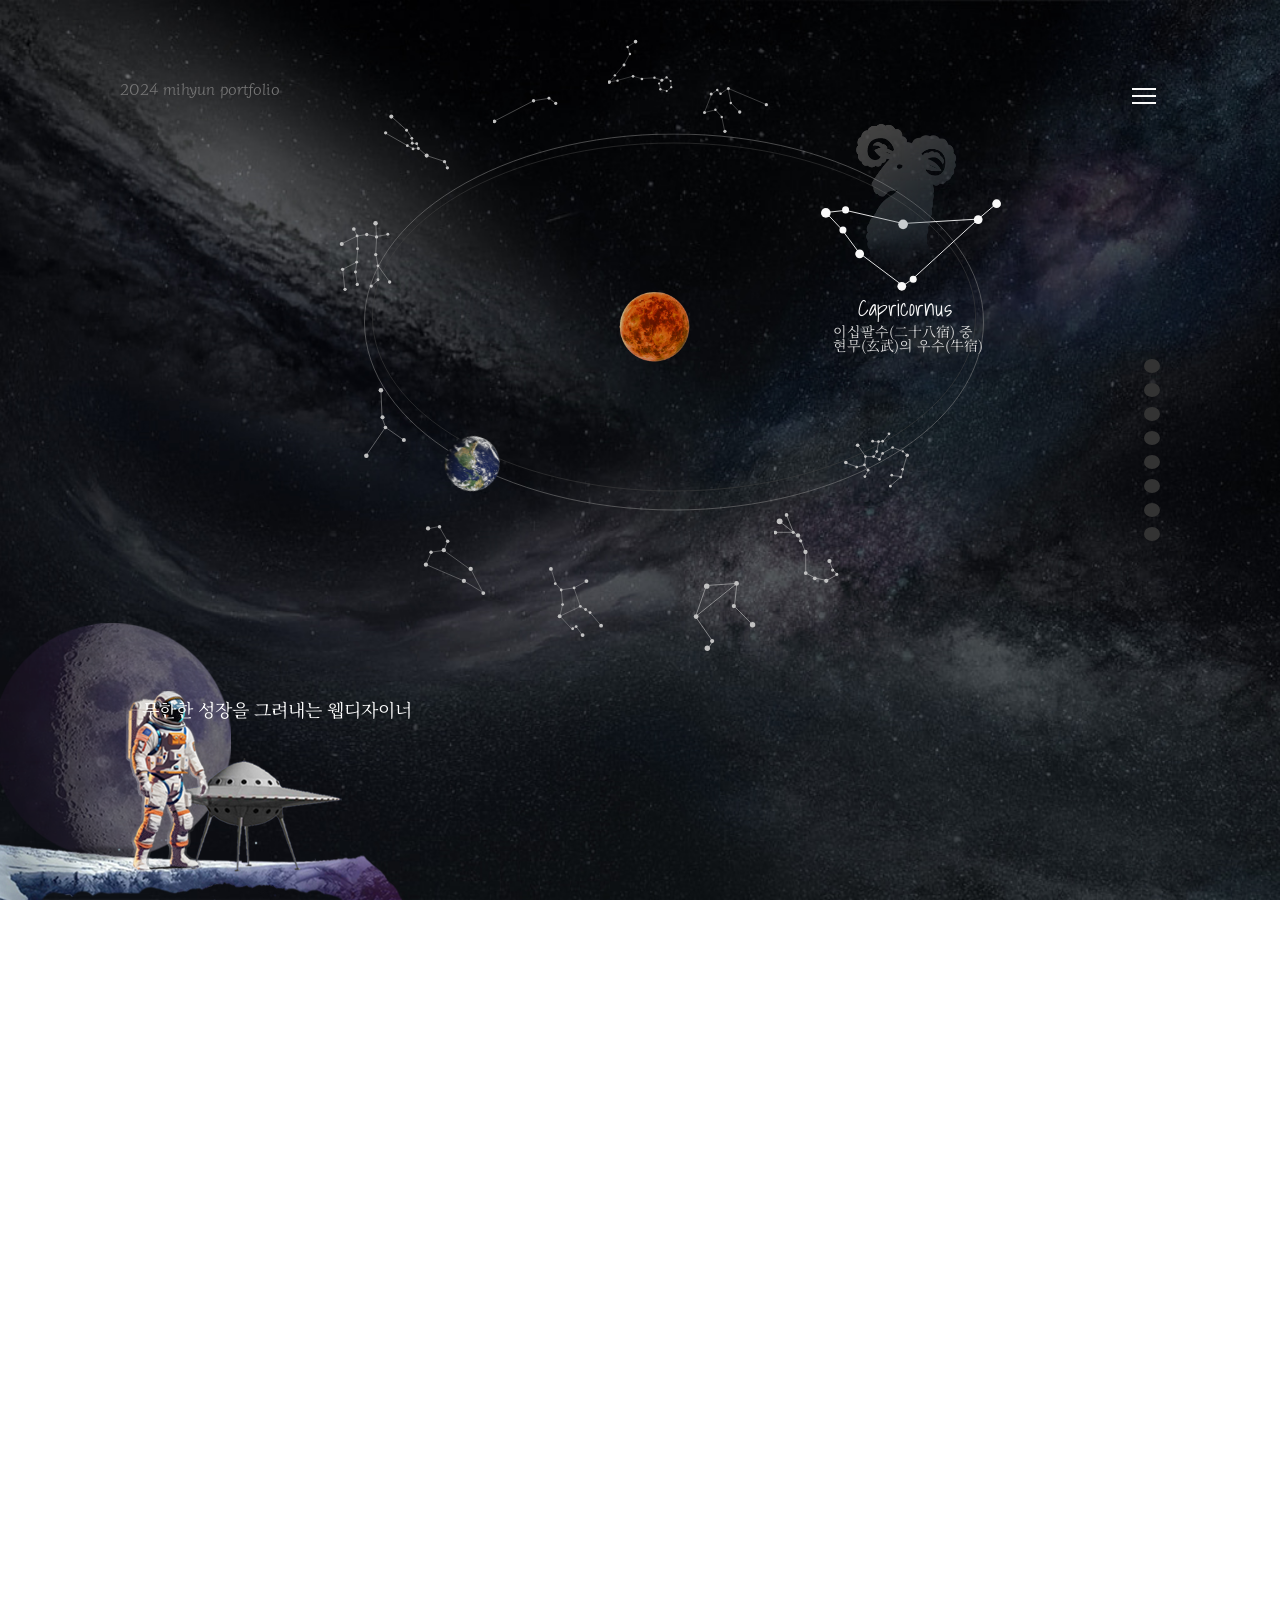
==== index.html @ d5d1ff8b "Add files via upload" ====
<!DOCTYPE html>
<html lang="en">

<head>
    <meta charset="UTF-8">
    <meta name="viewport" content="width=device-width, initial-scale=1.0">
    <title>2024 lee portfolio</title>
    <link rel="stylesheet" href="./css/reset.min.css">

    <link rel="stylesheet" href="./css/fonts.css">
    <link rel="stylesheet" href="./css/base.css">

    <link rel="stylesheet" href="./css/jquery.fullpage.css">


    <link rel="stylesheet" href="./css/style.css">
    <link rel="stylesheet" href="./css/iconstyle.css">

    <script src="./js/jquery-1.12.4.min.js"></script>
    <script src="./js/jquery.fullpage.js"></script>
    <script src="./js/gsap.min.js"></script>
    <script src="./js/MotionPathPlugin.min.js"></script>
    <script src="./js/custom.js"></script>
    <script src="./js/custom.mini.js"></script>

</head>

<body>
    <header id="header">
        <h1 class="diphylleia-regular">2024 mihyun portfolio</h1>
        <nav class="gnb">
            <ul>
                <li class="on"><a href="#intro">intro</a></li>
                <li class="on"><a href="#PF01">overwatch</a></li>
                <li class="on"><a href="#PF02">tiffany & co</a></li>
                <li class="on"><a href="#PF03">jastina</a></li>
                <li class="on"><a href="#PF04">poscoenc</a></li>
                <li class="on"><a href="#PF05">SSANGYONG</a></li>
                <li class="on"><a href="#PF06">practice</a></li>
                <li class="on"><a href="#Profile">Profile</a></li>
            </ul>
        </nav>
        <div class="menu">
            <button class="cover_btu">

                <span>cover_btu</span>
            </button>
        </div>

        <div class="cover diphylleia-regular">
            <ul>
                <li class="on"><a href="#intro">intro</a></li>
                <li class="on"><a href="#PF01">overwatch</a></li>
                <li class="on"><a href="#PF02">tiffany & co</a></li>
                <li class="on"><a href="#PF03">jastina</a></li>
                <li class="on"><a href="#PF04">poscoenc</a></li>
                <li class="on"><a href="#PF05">ssangyong</a></li>
                <li class="on"><a href="#PF06">practice</a></li>
                <li class="on"><a href="#Profile">Profile</a></li>
            </ul>
        </div>

        <div class="num"></div>
        <div class="gg_bg" style=""></div>
    </header>

    <main id="portfolio">
        <section class="section intro">
            <div class="inner">
                <h2 class="Shadows">Capricornus </h2>
                <span class="serif">이십팔수(二十八宿) 중 <br> 현무(玄武)의 우수(牛宿)</span>
            </div>


            <div class="cicle">
                <svg width="620" height="387" viewBox="0 0 620 387" fill="none" xmlns="http://www.w3.org/2000/svg">
                    <path
                        d="M611.5 183.5C611.5 231.433 577.872 274.923 523.296 306.457C468.734 337.984 393.323 357.5 310 357.5C226.677 357.5 151.266 337.984 96.7039 306.457C42.1283 274.923 8.5 231.433 8.5 183.5C8.5 135.567 42.1283 92.0773 96.7039 60.5428C151.266 29.0158 226.677 9.5 310 9.5C393.323 9.5 468.734 29.0158 523.296 60.5428C577.872 92.0773 611.5 135.567 611.5 183.5Z"
                        stroke="#434343" stroke-opacity="0.533333" />
                    <path
                        d="M619.5 188.5C619.5 240.312 584.961 287.3 528.943 321.362C472.935 355.419 395.528 376.5 310 376.5C224.472 376.5 147.065 355.419 91.0567 321.362C35.0392 287.3 0.5 240.312 0.5 188.5C0.5 136.688 35.0392 89.6998 91.0567 55.6376C147.065 21.5808 224.472 0.5 310 0.5C395.528 0.5 472.935 21.5808 528.943 55.6376C584.961 89.6998 619.5 136.688 619.5 188.5Z"
                        stroke="#888888" stroke-opacity="0.533333" />
                    <path
                        d="M75.9999 302C24.9997 264 7.79151 228.313 24.2891 146.567C40.7867 64.8208 160.087 30.5679 223.048 15.7599C286.01 0.952004 403.99 11.0477 462.005 32.9764C520.019 54.905 653.568 111.186 582.284 258.593C511 406 127 340 75.9999 302Z"
                        stroke="none" id="path" />
                </svg>
                </svg>
            </div>

            <div class="path1">
                <svg width="300" height="300" viewBox="0 0 620 387" fill="none" xmlns="http://www.w3.org/2000/svg">
                    <path
                        d="M611.5 183.5C611.5 231.433 577.872 274.923 523.296 306.457C468.734 337.984 393.323 357.5 310 357.5C226.677 357.5 151.266 337.984 96.7039 306.457C42.1283 274.923 8.5 231.433 8.5 183.5C8.5 135.567 42.1283 92.0773 96.7039 60.5428C151.266 29.0158 226.677 9.5 310 9.5C393.323 9.5 468.734 29.0158 523.296 60.5428C577.872 92.0773 611.5 135.567 611.5 183.5Z"
                        stroke="#434343" stroke-opacity="0.533333" />
                    <path
                        d="M619.5 188.5C619.5 240.312 584.961 287.3 528.943 321.362C472.935 355.419 395.528 376.5 310 376.5C224.472 376.5 147.065 355.419 91.0567 321.362C35.0392 287.3 0.5 240.312 0.5 188.5C0.5 136.688 35.0392 89.6998 91.0567 55.6376C147.065 21.5808 224.472 0.5 310 0.5C395.528 0.5 472.935 21.5808 528.943 55.6376C584.961 89.6998 619.5 136.688 619.5 188.5Z"
                        stroke="#888888" stroke-opacity="0.533333" />
                    <path
                        d="M75.9999 302C24.9997 264 7.79151 228.313 24.2891 146.567C40.7867 64.8208 160.087 30.5679 223.048 15.7599C286.01 0.952004 403.99 11.0477 462.005 32.9764C520.019 54.905 653.568 111.186 582.284 258.593C511 406 127 340 75.9999 302Z"
                        stroke="none" id="path1" />
                </svg>
                </svg>
            </div>

            <div class="const_imgbox">
                <div class="cons_sunicon02">
                    <img src="./imagesgroup/sunicon.png" alt="">
                </div>
                <div class="earthicon02" id="earthicon02">
                    <img src="./imagesgroup/earthicon02.png" alt="">
                </div>
            </div>

            <div class="const_imgbox">
                <div class="cons_sunicon">
                    <img src="./imagesgroup/sunicon.png" alt="">
                </div>
                <div class="cons_earthicon" id="earthicon">
                    <img src="./imagesgroup/earthicon.png" alt="">
                </div>
            </div>


            <div class="const_iconbox">
                <div class="gem">
                    <img src="./imagesgroup/gemicon.svg" alt="">
                </div>

                <div class="rau">
                    <img src="./imagesgroup/rauicon.svg" alt="">
                </div>

                <div class="ari">
                    <img src="./imagesgroup/ariicon.svg" alt="">
                </div>

                <div class="pis">
                    <img src="./imagesgroup/pisicon.svg" alt="">
                </div>

                <div class="aqu">
                    <img src="./imagesgroup/aquicon.svg" alt="">
                </div>

                <div class="sag">
                    <img src="./imagesgroup/sagicon.svg" alt="">
                </div>

                <div class="sco">
                    <img src="./imagesgroup/scoicon.svg" alt="">
                </div>

                <div class="lib">
                    <img src="./imagesgroup/libicon.svg" alt="">
                </div>

                <div class="vir">
                    <img src="./imagesgroup/viricon.svg" alt="">
                </div>

                <div class="leo">
                    <img src="./imagesgroup/leoicon.svg" alt="">
                </div>

                <div class="can">
                    <img src="./imagesgroup/canicon.svg" alt="">
                </div>
            </div>


            <div class="iconbx">
                <div class="cap">
                    <img src="./imagesgroup/capicon.svg" alt="">
                </div>
                <div class="cap_icon">
                    <img src="./imagesgroup/mainicon.png" alt="">
                </div>
            </div>

            <div class="txtbox">
                <span class="serif">무한한 성장을 그려내는 웹디자이너</span>
            </div>



        </section>

        <section class="section PF01 pf">


            <div class="inner">
            
                <div class="desc_area">

                    <div class="tit">
                        <h2 style="font-family: Shrikhand; font-weight: 50;">overwatch</h2>
                        <p>게임 캐릭터는 이미지를 크게 형성하고 반응을 주어 강조를 하였고,<br>
                            게임 맵은 js를 사용하여 플레이 전에도 보고 즐길 수 있도록 게임 유저들의<br>
                            흥미를 끌어올리기 위해 매력이 돋보일 수 있도록 리뉴얼 하였습니다.</p>
                        <span class="label">responsive web</span>
                    </div>

                    <div class="mini_txt">
                        <p style="font-family: Orbit;">
                            게임 캐릭터는 이미지를 크게<br>
                            형성하고 반응을 주어 강조를<br>
                            하였고 게임 맵은 js를 사용해<br>
                            플레이 전에도 눈으로 보고 즐기<br>
                            며 게임 유저들의 흥미를 끌어올<br>
                            릴 수 있도록 리뉴얼 하였습니다.
                        </p>
                    </div>

                    <div class="desc">
                        <table>
                            <colgroup>
                                <col style="width: 80px;">
                                <col>
                            </colgroup>
                            <caption class="blind">site option</caption>
                            <tbody>
                                <tr>
                                    <th>TYPE</th>
                                    <td>responsive web</td>
                                </tr>
                                <tr>
                                    <th>Tools</th>
                                    <td>html5, css3, jquery, fullpage</td>
                                </tr>
                                <tr>
                                    <th>font</th>
                                    <td>pretendard, noto sans</td>
                                </tr>
                                <tr>
                                    <th>color</th>
                                    <td class="color">
                                        <span style="background: #16A3F7;">#f00</span>
                                        <span style="background: #46537F;">#ff0</span>
                                        <span style="background: #f27a36;">#fff</span>
                                    </td>
                                </tr>
                            </tbody>
                        </table>

                    </div>

                    <div class="lnk">
                        <a href="https://mihyun9718.github.io/overwatch/" target="_blank" class="btn">web site</a>
                        <a href="https://www.figma.com/design/swxvvt4xWkqOFqE0EME6UI/%EB%B8%94%EB%A6%AC%EC%9E%90%EB%93%9C(%EC%98%A4%EB%B2%84%EC%9B%8C%EC%B9%98?node-id=340-109&m=dev&t=4NbehuuTaGY6fHvL-1"
                            target="_blank" class="btn">figma share</a>
                    </div>


                </div>
                <div class="img_area">
                    <div class="img_box">
                        <figure>
                            <img src="./imagesgroup/oversite.png" alt="">
                        </figure>
                    </div>
                </div>

                
            </div>


        </section>


        <section class="section PF02 pf">
            <div class="inner">
                <div class="desc_area">
                    <div class="tit">
                        <h2 style="font-family: Shrikhand; font-weight: 50;">tiffany & Co</h2>
                        <p>브랜드의 제품 사진이 메인 슬라이드에 꽉 차게 형성하고<br>
                            제품 사진은 기존 사이트보다 작게 하여 사이트가
                            더 확장돼 보이고,<br> 제품은 더 고급스러워 보일 수 있도록
                            리뉴얼 하였습니다.</p>
                        <span class="label">responsive web</span>
                    </div>

                    <div class="mini_txt">
                        <p style="font-family: Orbit;">
                            브랜드의 제품 사진이 메인 슬라<br>
                            이드에 꽉 차게 형성하고 제품<br>
                            사진은 기존 사이트보다 작게<br>
                            하여 사이트가 더 확장돼 보이<br>
                            고 제품은 더 고급스러워 보일<br>
                            수 있도록 리뉴얼 하였습니다.
                        </p>
                    </div>

                    <div class="desc">
                        <table>
                            <colgroup>
                                <col style="width: 80px;">
                                <col>
                            </colgroup>
                            <caption class="blind">site option</caption>
                            <tbody>
                                <tr>
                                    <th>TYPE</th>
                                    <td>responsive web</td>
                                </tr>

                                <tr>
                                    <th>Tools</th>
                                    <td>html5, css3, jquery, fullpage</td>
                                </tr>
                                <tr>
                                    <th>font</th>
                                    <td>pretendard, noto sans</td>
                                </tr>
                                <tr>
                                    <th>color</th>
                                    <td class="color">
                                        <span style="background: #81d8d0;">#f00</span>
                                        <span style="background: #19717b;">#ff0</span>
                                        <span style="background: #dfd99c;">#fff</span>
                                    </td>
                                </tr>
                            </tbody>
                        </table>
                    </div>

                    
                    <div class="lnk">
                        <a href="https://mihyun9718.github.io/tiffany1/" target="_blank" class="btn">web site</a>
                        <a href="https://www.figma.com/design/nwYynMGCGATrjrit0f4r8H/%ED%8B%B0%ED%8C%8C%EB%8B%88%EC%95%A4%EC%BD%94?node-id=0-1&m=dev&t=hynOFpQzSFQ8HCKV-1"
                            target="_blank" class="btn">figma share</a>
                    </div>

                </div>
                <div class="img_area">
                    <div class="img_box">
                        <figure>
                            <img src="./imagesgroup/Tiffanysite.png" alt="">
                        </figure>
                    </div>
                </div>
            </div>
        </section>

        <section class="section PF03 pf">
            <div class="inner">
                <div class="desc_area">


                    <div class="tit">
                        <h2 style="font-family: Shrikhand; font-weight: 50;">JESTINA</h2>
                        <p>제이에스티나의 브랜드 색을 사용하여 아기자기한 분위기를 바탕으로<br>
                        상품 레이아웃과 배너칸은 깔끔하게 정리하여 리뉴얼 하였습니다.</p>
                        <span class="label">responsive web</span>

                        <div class="mini_txt">
                            <p style="font-family: Orbit;">
                                제이에스티나의 브랜드 색을 사용<br>
                                하여 아기자기한 분위기를 바탕으<br>
                                로 상품 레이아웃과 배너칸은 깔<br>
                                끔하게 정리해 리뉴얼 했습니다.
                            </p>
                        </div>
                    </div>

                    <div class="desc">
                        <table>
                            <colgroup>
                                <col style="width: 80px;">
                                <col>
                            </colgroup>
                            <caption class="blind">site option</caption>
                            <tbody>
                                <tr>
                                    <th>TYPE</th>
                                    <td>responsive web</td>
                                </tr>
                                <tr>
                                    <th>Tools</th>
                                    <td>html5, css3, jquery, fullpage</td>
                                </tr>
                                <tr>
                                    <th>font</th>
                                    <td>pretendard, noto sans</td>
                                </tr>
                                <tr>
                                    <th>color</th>
                                    <td class="color">
                                        <span style="background: #f6d8da;">#f00</span>
                                        <span style="background: #472C2C;">#ff0</span>
                                        <span style="background: #fff;">#fff</span>
                                    </td>
                                </tr>
                            </tbody>
                        </table>
                    </div>
                    <div class="lnk">
                        <a href="https://mihyun9718.github.io/jastina/" target="_blank" class="btn">web site</a>
                        <a href="https://www.figma.com/design/sZPAuiqo3PbYw0SXLqM9wa/%EC%A0%9C%EC%9D%B4%EC%97%90%EC%8A%A4%ED%8B%B0%EB%82%98?node-id=876-73&m=dev&t=oDzee2TIyIBiv8UC-1"
                            target="_blank" class="btn">figma share</a>
                    </div>


                </div>
                <div class="img_area">
                    <div class="img_box">
                        <figure>
                            <img src="./imagesgroup/jestinasite.png" alt="">
                        </figure>
                    </div>
                </div>
            </div>

        </section>

        <section class="section PF04 pf">
            <div class="inner">
                <div class="desc_area">
                    <div class="tit">
                        <h2 style="font-family: Shrikhand; font-weight: 50;">POSCOENC</h2>
                        <p>건설 회사의 사업 방향과 기술을 알리기 위해 크고 깔끔한 레이아웃을<br>
                            사용하였으며, 큰 레이아웃 사용으로 이미지 삽입 개수에 한계가 있어<br>
                            더 많은 홍보 효과를 위해 아이콘 삽입 및 슬라이드 효과를 사용하였습니다.
                        </p>
                        <span class="label">responsive web</span>

                        <div class="mini_txt">
                            <p style="font-family: Orbit;">
                                건설 회사의 사업 방향과 기술<br>
                                을 알리기 위해 크고 깔끔한<br>
                                레이아웃을 사용하였으며, 큰<br>
                                레이아웃 사용으로 이미지 삽입<br>
                                개수에 한계가 있어 더 많은
                                <br>홍보 효과 를 위해 아이콘<br>
                                삽입 및 슬라이드 효과를 사용<br>
                                하였습니다.
                            </p>
                        </div>
                    </div>

                    <div class="desc">
                        <table>
                            <colgroup>
                                <col style="width: 80px;">
                                <col>
                            </colgroup>
                            <caption class="blind">site option</caption>
                            <tbody>
                                <tr>
                                    <th>TYPE</th>
                                    <td>responsive web</td>
                                </tr>
                                <tr>
                                    <th>Tools</th>
                                    <td>html5, css3, jquery, fullpage</td>
                                </tr>
                                <tr>
                                    <th>font</th>
                                    <td>pretendard, noto sans</td>
                                </tr>
                                <tr>
                                    <th>color</th>
                                    <td class="color">
                                        <span style="background: #00B8FF;">#f00</span>
                                        <span style="background: #333;">#ff0</span>
                                        <span style="background: #fff;">#fff</span>
                                    </td>
                                </tr>
                            </tbody>
                        </table>
                    </div>
                    <div class="lnk">
                        <a href="https://mihyun9718.github.io/poscoenc1/" target="_blank" class="btn">web site</a>
                        <a href="https://www.figma.com/design/tkJBN4aMapVtEIa7QlEaEV/%ED%8F%AC%EC%8A%A4%EC%BD%94%EA%B1%B4%EC%84%A4?node-id=0-1&m=dev&t=4NbehuuTaGY6fHvL-1"
                            target="_blank" class="btn">figma share</a>
                    </div>

                </div>
                <div class="img_area">
                    <div class="img_box">
                        <figure>
                            <img src="./imagesgroup/poscoencsite.png" alt="">
                        </figure>
                    </div>
                </div>
            </div>
        </section>


        <section class="section PF05 pf">
            <div class="inner">
                <div class="desc_area">
                    <div class="tit">
                        <h2 style="font-family: Shrikhand; font-weight: 50;">SSANGYONG</h2>
                        <p>
                            쌍용 건설의 색상을 표현하기 위해 홈페이지에 포인트를 주었으며<br>
                            건설 회사의 특성을 살리고자 깔끔하고 반듯함을 강조시켰습니다.
                        </p>
                        <span class="label">responsive web</span>

                        <div class="mini_txt">
                            <p style="font-family: Orbit;">
                                쌍용 건설의 색상을 표현하기<br>
                                위해 홈페이지에 포인트를 주었<br>
                                으며 건설 회사의 특성을 살리<br>
                                고자 깔끔하고 반듯함을 강조<br>
                                시켰습니다.
                            </p>
                        </div>


                    </div>

                    <div class="desc">
                        <table>
                            <colgroup>
                                <col style="width: 80px;">
                                <col>
                            </colgroup>
                            <caption class="blind">site option</caption>
                            <tbody>
                                <tr>
                                    <th>TYPE</th>
                                    <td>responsive web</td>
                                </tr>
                                <tr>
                                    <th>Tools</th>
                                    <td>html5, css3, jquery, fullpage</td>
                                </tr>
                                <tr>
                                    <th>font</th>
                                    <td>pretendard, noto sans</td>
                                </tr>

                                <div class="pro"></div>
                                <tr>
                                    <th>color</th>
                                    <td class="color">
                                        <span style="background: #ED1A3B;">#f00</span>
                                        <span style="background: #122D5C;">#ff0</span>
                                        <span style="background: #fff;">#fff</span>
                                    </td>
                                </tr>
                            </tbody>
                        </table>
                    </div>
                    
                    <div class="lnk">
                        <a href="https://mihyun9718.github.io/ssangyong1/" target="_blank" class="btn">web site</a>
                        <a href="https://www.figma.com/design/Q6og4pMGSRzu4XFP5co0Q2/%EC%8C%8D%EC%9A%A9%EA%B1%B4%EC%84%A4?node-id=0-1&m=dev&t=1WFl1NRrDaHTOBNq-1"
                            target="_blank" class="btn">figma share</a>
                    </div>    
                </div>

                <div class="img_area">
                    <div class="img_box">
                        <figure>
                            <img src="./imagesgroup/ssangyongsite.png" alt="">
                        </figure>
                    </div>
                </div>
                </div>
  
            </div>
        </section>

        <section class="section PF06 pf">
            <div class="inner">
                <div class="desc_area">
                    <div class="tit">
                        <h2 style="font-family: Lobster; font-weight: 400;">dokdo</h2>
                        <p>practice web site</p>
                        <span class="label">practice</span>

                        <div class="mini_txt">
                            <p style="font-family: Orbit;">practice web site</p>
                        </div>

                    </div>

                    <div class="desc">
                        <table>
                            <colgroup>
                                <col style="width: 80px;">
                                <col>
                            </colgroup>
                            <caption class="blind">site option</caption>
                            <tbody>
                                <tr>
                                    <th>TYPE</th>
                                    <td>practice web</td>
                                </tr>

                                <tr>
                                    <th>Tools</th>
                                    <td>html5, css3, jquery, fullpage</td>
                                </tr>
                                <tr>
                                    <th>font</th>
                                    <td>pretendard, noto sans</td>
                                </tr>
                                <tr>
                                    <th>color</th>
                                    <td class="color">
                                        <span style="background: #81d8d0;">#f00</span>
                                        <span style="background: #4a4856;">#ff0</span>
                                        <span style="background: #ffffff;">#fff</span>
                                    </td>
                                </tr>
                            </tbody>
                        </table>
                    </div>
                    <div class="lnk">
                        <a href="https://mihyun9718.github.io/dokdo/" target="_blank" class="btn">web site</a>
                    </div>

                </div>
                <div class="img_area">
                    <div class="img_box">
                        <figure>
                            <img src="./imagesgroup/dokdosite.png" alt="">
                        </figure>
                    </div>
                </div>
            </div>
        </section>

        
        <section class="section profile">
            <div class="inner">
                <div class="profile_box">
                    <div class="img_area">
                        <div class="img_box">
                            <h2>
                                <a href="">
                                    <img src="./imagesgroup/profile.jpg" alt="">
                                </a>
                            </h2>
                            </div>
    
                            <div class="txtbox diphylleia-regular">
                                <div class="memo">
                                    <p class="east-sea-dokdo-regular">"새싹을 틔울 수 있는<br>씨앗이 되겠습니다."</p>
                                </div>
    
                                <div class="txt">
                                    <ul>
                                    <li>NAME</li>
                                    <li>TEL</li>
                                    <li>E-MAIL</li>
                                  </ul>
    
                                  <ul>
                                    <li>이미현</li>
                                    <li>010-7970-8939</li>
                                    <li>algy9718@naver.com</li>
                                  </ul>
                            </div>
                            </div>
                        </div>
                    </div>
    
                    <div class="txt_box">
                        <div class="pro_box">
                            <div class="maintxtbox">
                                <p class="diphylleia-regular">education</p>
                                <ul>
                                    <li><span>🎔</span> 
                                    김해분성여자고등학교 졸업</li>
                                    <li><span>🎔</span> 
                                    김해대학교 임상병리학과 졸업</li>
                                    <li><span>🎔</span>
                                    김해 아성 전문학교 UI/UX 웹디자인(웹퍼블리셔)<br>
                                    교육 과정 수료</li>
                                </ul>
                            </div>
        
                            <div class="maintxtbox">
                                <p class="diphylleia-regular">skills</p>
                                <ul>
                                    <li><span>🎔</span> 
                                    HTML, CSS, JS</li>
                                    <li><span>🎔</span> 
                                    포토샵</li>
                                    <li><span>🎔</span> 
                                    엑셀</li>
                                    <li><span>🎔</span> 
                                    한글</li>
                                </ul>
                            </div>
        
                            <div class="maintxtbox">
                                <p class="diphylleia-regular">license</p>
                                <ul>
                                    <li><span>🎔</span> 
                                    포토샵</li>
                                    <li><span>🎔</span> 
                                    한글</li>
                                    <li><span>🎔</span> 
                                    엑셀</li>
                                    <li><span>🎔</span> 
                                    파워포인트</li>
                                    <li><span>🎔</span> 
                                    임상병리사</li>
                                </ul>
                            </div>
        
                            <div class="maintxtbox">
                                <p class="diphylleia-regular">experiences</p>
                                  <ul>
                                     <li><span>🎔</span> 
                                         KT대리점 판매 & CS<v(1년2개월)</li>
                                     <li><span>🎔</span>
                                         LG U+대리점 판매 & CS(1년)</li>
                                     <li><span>🎔</span> 
                                        삼성디지털프라자 노트9 단기 보조 판매(1개월)</li>
                                     <li><span>🎔</span> 
                                        김해 꾼노리 홀서빙 & 주방 보조(1년4개월)</li>
                                     <li><span>🎔</span> 
                                        김해 조은금강병원 임상병리사(3년3개월)</li>
                                 </ul>
                             </div>
         
                             <div class="maintxtboxhobby">
                                 <p class="diphylleia-regular">hobby</p>
                                 <ul>
                                     <li><span>🎔</span> 
                                        요리</li>
                                     <li><span>🎔</span> 
                                        홈트레이닝</li>
                                     <li><span>🎔</span> 
                                        온라인 게임</li>
                                 </ul>
                             </div>
                        </div>
                    </div>
                </div>


                
        </section>


    </main>

    <footer id="footer">
        &copy; lee.
    </footer>

</body>

</html>
---- css/fonts.css ----
@import url("https://cdn.jsdelivr.net/gh/orioncactus/pretendard@v1.3.9/dist/web/static/pretendard.min.css");
@import url("https://cdn.jsdelivr.net/gh/orioncactus/pretendard@v1.3.9/dist/web/variable/pretendardvariable.min.css");
@import url('https://fonts.googleapis.com/css2?family=Noto+Sans+KR:wght@100..900&family=Noto+Serif+KR:wght@200..900&family=Shadows+Into+Light&display=swap');
@import url('https://fonts.googleapis.com/css2?family=Noto+Sans+KR:wght@100..900&family=Noto+Serif+KR:wght@200..900&display=swap');
@import url('https://fonts.googleapis.com/css2?family=East+Sea+Dokdo&display=swap');
@import url('https://fonts.googleapis.com/css2?family=Diphylleia&family=East+Sea+Dokdo&family=Orbit&display=swap');
@import url('https://fonts.googleapis.com/css2?family=Diphylleia&family=East+Sea+Dokdo&family=Lobster&family=Orbit&family=Shrikhand&family=Yeseva+One&display=swap');
@import url('https://fonts.googleapis.com/css2?family=Diphylleia&family=East+Sea+Dokdo&family=Gowun+Batang&family=Lobster&family=Orbit&family=Shrikhand&family=Yeseva+One&display=swap');

body {
    font-family: "Pretendard Variable", Pretendard, -apple-system, BlinkMacSystemFont, system-ui, Roboto, "Helvetica Neue", "Segoe UI", "Apple SD Gothic Neo", "Noto Sans KR", "Malgun Gothic", "Apple Color Emoji", "Segoe UI Emoji", "Segoe UI Symbol", sans-serif;
}

.Shadows {
    font-family: "Shadows Into Light", cursive;
    font-weight: 400;
    font-style: normal;
}

.serif {
    font-family: "Noto Serif KR", serif;
}

.east-sea-dokdo-regular {
    font-family: "East Sea Dokdo", sans-serif;
    font-weight: 400;
    font-style: normal;
  }

  .diphylleia-regular {
    font-family: "Diphylleia", serif;
    font-weight: 400;
    font-style: normal;
  }

  .shrikhand-regular {
    font-family: "Shrikhand", serif;
    font-weight: 400;
    font-style: normal;
  }

  .gowun-batang-regular {
    font-family: "Gowun Batang", serif;
    font-weight: 400;
    font-style: normal;
  }

  .orbit-regular {
    font-family: "Orbit", serif;
    font-weight: 400;
    font-style: normal;
  }
---- css/base.css ----
body {
    color: #333;
    background: url(../images/pt01.png);
}

.blind {
    position: absolute;
    width: 1px;
    height: 1px;
    overflow: hidden;
    clip: rect(0 0 0 0);
    margin: -1px;
}

.inner {
    max-width: 1410px;
    margin: 0 auto;
}
---- css/style.css ----
body {
    background: url(../imagesgroup/backintro.jpg) no-repeat center center/cover;
}

#header h1 {
    position: fixed;
    top: 80px;
    left: 120px;
    z-index: 999;
}

#header h1 {
    font-size: 16px;
    color: #777;
}

#header .gnb {
    position: fixed;
    top: 50%;
    right: 120px;
    transform: translate(0, -50%);
    z-index: 999;
}

#header .gnb li a {
    position: relative;
    display: block;
    height: 24px;
    font-size: 0px;
}

#header .gnb li a::before {
    content: "";
    position: absolute;
    top: 50%;
    transform: translate(0, -50%);
    right: 0;
    width: 14px;
    height: 14px;
    border-radius: 50%;
    background: #ddd;

    transition: 0.4s;
}

#header .gnb li.on a::before {
    width: 16px;
    background: #333;
}


#header .gnd li.on a::before {
    width: 40px;
}

@media (max-width:768px) {
    #header .gnb li.on a::before {
        display: none;
    }

    #header .gnb {
        position: fixed;
        top: 3%;
        left: 0;
        transform: translate(0, 0%);
        z-index: 999;
    }
    
    #header .gnb li a {
        display: none;
        height: 0px;
        font-size: 0px;
    }
    
    #header .gnb li a::before {
        content: "";
        position: absolute;
        top: 5%;
        transform: translate(0, 0%);
        left: 5%;
        width: 7px;
        height: 7px;
        border-radius: 0;
        background: #ddd;
    
        transition: 0.4s;
    }
}

#header .menu {
    position: fixed;
    top: 80px;
    right: 120px;
    z-index: 999;

    width: 32px;
    height: 32px;

    cursor: pointer;
}

#header .menu button {
    font-size: 0;
}

#header .menu button::before {
    content: "";
    position: absolute;
    top: 8px;
    left: 4px;
    right: 4px;

    height: 2px;
    background: #f9f9f9;
}

#header .menu.on button::before {
    display: none;
}

#header .menu button::after {
    content: "";
    position: absolute;
    bottom: 8px;
    left: 4px;
    right: 4px;

    height: 2px;
    background: #f9f9f9;
}

#header .menu button span::before {
    content: "";
    position: absolute;
    top: calc(50% - 1px);
    left: 4px;
    right: 4px;

    height: 2px;
    background: #f9f9f9;
}

#header .menu.on button span::before {
    transform: rotate(45deg);
}

#header .menu button span::after {
    content: "";
    position: absolute;
    top: calc(50% - 1px);
    left: 4px;
    right: 4px;

    height: 2px;
    background: #f9f9f9;
}

#header .menu.on button::after {
    display: none;
}

#header .menu.on button span::after {
    transform: rotate(-45deg);
}

#header .cover {
    position: fixed;
    inset: 0 0 0 0;
    z-index: 998;
    background: #333;
    color: #fff;

    display: none;
    justify-content: center;
    align-items: center;
}

#header .cover.on {
    display: flex;
}

#header .cover ul>li a {
    border-bottom: 1px solid #777;
}

#header .cover ul>li {
    font-size: 16px;
    font-weight: 500;
    margin: 24px;
}

#header .num {
    position: fixed;
    bottom: 80px;
    right: 80px;

    z-index: 999;

    color: #fff;
    font-size: 30px;
    font-weight: 900;
}

#header .gg_bg {
    position: fixed;
    top: 20px;
    right: 200px;

    z-index: 999;

    width: 280px;
    height: 213px;


    transition: 1s 0.5s;
}

@media (max-width:768px) {


    #header h1 {
        position: fixed;
        top: 25px;
        left: 125px;
        z-index: 999;
    }

    #header .menu {
        position: fixed;
        top: 15px;
        right: 15px;
        z-index: 999;
    
        width: 32px;
        height: 32px;
    
        cursor: pointer;
    }

}


.intro .cons_sunicon {
    position: absolute;
    top: 25%;
    left: 45%;
    transform: translate(50%, 20%);
}

.intro .cons_earthicon {
    position: absolute;
    top: 50%;
    left: 35%;
    transform: translate(20%, 0%);
}


.intro .cons_sunicon img {
    max-width: 80px;
}

.intro .cons_earthicon img {
    max-width: 55px;
}


.intro h2 span {
    clip-path: polygon(50% 0, 100% 50%, 50% 100%, 0 50%);
}

.intro p {
    color: #666;
}

.intro {
    position: relative;
}

.intro .txtbox {
    position: absolute;
    bottom: 20%;
    left: 10%;
    transform: translate(5%, 0%);
    font-size: 18px;
    font-weight: 400;
    color: #fff;
}


.intro .cons_sunicon {
        position: absolute;
        top: 32%;
        left: 45%;
        transform: translate(50%, 0%);
}
    
.intro .cons_earthicon {
        position: absolute;
        top: 50%;
        left: 35%;
        transform: translate(20%, 0%);
    }
    
.intro .cons_sunicon img {
        width: 80px;
}
    
.intro .cons_earthicon img {
        width: 65px;
}
    
.intro h2 span {
        clip-path: polygon(50% 0, 100% 50%, 50% 100%, 0 50%);
}
    
.intro p {
        color: #666;
}
    
.pf .inner {
    width: 1200px;
    margin: auto;
}

.pf .inner {
    display: flex;
    align-items: center;

    position: absolute;
    top: 29%;
    left: 18%;
}

.pf .inner>* {
    flex: 1;
}

.pf .inner .fo {
    order: -1;
}

.pf .lnk {
    display: block;
    margin-top: 30px;
}

.pf .btn {
    display: inline-block;
    background: #ddd;
    color: #333;
    padding: 8px 24px;
}


.pf .inner .img_box {
    height: 400px;
    overflow: hidden;
    border: 1px solid #333;
    outline: 3px solid #f9f9f9;
    border-radius: 16px;
}

.pf .inner .img_box img {
    transition: 0.9s;
}

.pf .inner .img_box:hover img {
    transform: translate(0, calc(-100% + 400px));
    transition: 2s;
}

.pf .desc_area {
    opacity: 0;
    transform: translate(0, 100px);
}

.pf.on .desc_area {
    opacity: 1;
    transform: translate(0%, 0);
    transition: 0.3s 0.2s;
}


.pf .img_area {
    opacity: 0;
    transform: translate(0, -100px);
}

.pf.on .img_area {
    opacity: 1;
    transform: translate(0, 0);
    transition: 0.7s 1.5s;
}

.pf .desc_area .tit {
    position: relative;
    margin-bottom: 30px;
}

.PF01 .desc_area .tit .label {
    position: fixed;
    top: -10%;
    left: 0%;
    background: #f27a36;
    padding: 4px 32px 4px 8px;
    color: #222;
    font-size: 14px;

    clip-path: polygon(0% 0%, 100% 0, 90% 50%, 100% 100%, 0% 100%);
}


.PF02 .desc_area .tit .label {
    position: fixed;
    top: -10%;
    left: 0%;
    background: #81d8d0;
    padding: 4px 32px 4px 8px;
    color: #333;
    font-size: 14px;

    clip-path: polygon(0% 0%, 100% 0, 90% 50%, 100% 100%, 0% 100%);
}

.PF03 .desc_area .tit .label {
    position: fixed;
    top: -10%;
    left: 0%;
    background: #f6d8da;
    padding: 4px 32px 4px 8px;
    color: #222;
    font-size: 14px;

    clip-path: polygon(0% 0%, 100% 0, 90% 50%, 100% 100%, 0% 100%);
}

.PF04 .desc_area .tit .label {
    position: fixed;
    top: -10%;
    left: 0%;
    background: #00B8FF;
    padding: 4px 32px 4px 8px;
    color: #ddd;
    font-size: 14px;

    clip-path: polygon(0% 0%, 100% 0, 90% 50%, 100% 100%, 0% 100%);
}

.PF05 .desc_area .tit .label {
    position: fixed;
    top: -10%;
    left: 0%;
    background: #122D5C;
    padding: 4px 32px 4px 8px;
    color: #fff;
    font-size: 14px;

    clip-path: polygon(0% 0%, 100% 0, 90% 50%, 100% 100%, 0% 100%);
}

.PF06 .desc_area .tit .label {
    position: fixed;
    top: -10%;
    left: 0%;
    background: #0f8782;
    padding: 4px 32px 4px 8px;
    color: #fff;
    font-size: 14px;

    clip-path: polygon(0% 0%, 100% 0, 90% 50%, 100% 100%, 0% 100%);
}

.section {
    background: url(../imagesgroup/moon.png) no-repeat fixed left bottom;
}


.pf .desc_area .tit h2 {
    font-size: 24px;
    font-weight: 600;
    color: #ddd;
}

.pf .desc_area .tit p {
    font-size: 16px;
    font-weight: 400;
    color: #ddd;
    margin-top: 12px;
    line-height: 24px;
}

.pf .desc_area .desc {
    margin-bottom: 24px;
}


.pf .desc_area .desc table th {
    font-size: 16px;
    font-weight: 400;
    color: #ddd;
    height: 24px;
    text-align: left;
    font-weight: 600;
}

.pf .desc_area .desc table td {
    font-size: 16px;
    font-weight: 400;
    color: #ddd;
    height: 24px;
}


.pf .desc_area .desc .color span {
    color: transparent;
    display: inline-block;
    width: 16px;
    height: 16px;
    background: #333;
    border-radius: 50%;
    border: 1px solid #ddd;
}

.pf .inner .desc_area .mini_txt p {
    font-size: 0px;
    line-height: 0px;
    font-weight: 0;
    color: #ddd;
    margin-bottom: 0px;
}


.pf .icon_box {
    position: absolute;
}

.pf .zzicon {
    width: 450px;
}

.pf .zzicon {
    position: absolute;
    top: -3%;
    right: 10%;
}

.icon {
    width: 100px;
    position: absolute;
    top: 50%;
    right: 10%;
}

.pf .zzimgbx {
    width: 1920px;
    height: 100px;
    position: absolute;
}

@media (max-width:768px) {
    .pf .inner {
            width: 390px;
            margin: 0 20px;
            position: absolute;
            top: 30%;
            gap: 5px;
            left: 0%;
        }



.pf .inner .img_box {
    height: 230px;
    width: 160px;
    overflow: hidden;
    border: 1px solid #333;
    outline: 3px solid #f9f9f9;
    border-radius: 16px;
    margin-bottom: 12%;
}

    
.pf .inner .img_box img {
    transition: 0.9s;
}

.pf .inner .img_box:hover img {
    transform: translate(0, calc(-100% + 230px));
    transition: 2s;
}

.intro .txtbox {
    font-size: 12px;
    left: 47%;
    bottom: 21%;
}

.pf .desc_area .tit {
    margin-bottom: 2px;
}

.pf .inner .desc_area .mini_txt p {
    font-size: 13px;
    line-height: 16px;
    font-weight: 400;
    color: #ddd;
    margin-bottom: 38px;
    font-style: "font-family: Noto Serif KR;";
}

.pf .desc_area .tit p {
    font-size: 0px;
    line-height: 0px;
    font-weight: 300;
    color: #ddd;
    margin-top: 5px;
}

.pf .desc_area .tit .label {
    top: -10%;
}

.PF06 .desc_area .tit .label {
    top: -10%;
}

        
    .pf .desc_area .desc {
        margin-bottom: 20px;
        line-height: 24px;
        width: 180px;
        margin-left: -15px;
    }
    

    .pf .desc_area .desc table {
        line-height: 18px;
        margin: -20px -10px;
    }
    
    .pf .desc_area .desc table th {
        font-size: 12px;
        font-weight: 700;
        color: #ddd;
        height: 24px;
        text-align:center;
        font-weight: 600;
        line-height: 18px;
    }

    

    .pf .desc_area .desc table th::after {
        content: "";
        display: block;
        width: 40px;
        height: 0.3px;
        background: #777;
        margin-left: 26%;
    }
    
    .pf .desc_area .desc table td {
        font-size: 12px;
        font-weight: 400;
        color: #ddd;
        height: 16px;
        text-align:center;
    }
    
    
    .pf .desc_area .desc .color span {
        color: transparent;
        display: inline-block;
        width: 16px;
        height: 16px;
        background: #333;
        border-radius: 50%;
        border: 1px solid #ddd;
    }

    .pf .lnk {
        display: grid;
        grid-template-columns: repeat(2,1fr);
        gap: 10px;
        margin-top: 40px;
        margin-left: -8px;
    }

    .PF06 .lnk {
        display: grid;
        grid-template-columns: repeat(2,1fr);
        gap: 10px;
        margin-top: 100px;
        margin-left: -8px;
    }

    .pf .btn {
        display: block;
        background: #ddd;
        color: #333;
        padding: 6px;
        height: 24px;
        font-size: 10px;
        text-align: center;
    }
        
#header .gg_bg {
    position: absolute;
    top: 13%;
    right: 2%;
    z-index: 9;
}

#header .gg_bg {
    max-width: 140px;
    height: 100px;
}

#header .num {
    position: absolute;
    bottom: 7%;
    right: 5%;

    z-index: 999;

    color: #ddd;
    font-size: 14px;
    font-weight: 200;
}
    }



.profile  {
    background: url(../imagesgroup/proback.jpg) no-repeat center center/cover;
}

.profile .profile_box {
    display: grid;
    grid-template-columns: repeat(3, 1fr);
}

.profile .txt_box .pro_box {
    display: grid; 
    grid-template-columns: repeat(3, 1fr);
}

.profile .img_area {
    width: 300px;
}

.profile {
    position: relative;
}

.profile .profile_box {
    position: absolute;
    top: 25%;
    left: 5%;
}


.profile .inner .img_box {
    width: 200px;
    height: 210px;
    overflow: hidden;
    border-radius: 50%;
    margin: auto;
    margin-bottom: 0px;
    border: 3px solid #fff;
}

.profile .txtbox {
    text-align: center;
}

.profile .txtbox .memo {
    font-size: 30px;
    color: #fff;
}

.profile .txtbox .memo p {
    padding: 10%;
}

.profile .txtbox .txt {
    display: flex;
}


.profile .txtbox .txt {
    border-top: 1px solid #ddd;
    border-bottom: 1px solid #ddd;
}


.profile .txtbox .txt ul {
    margin-top: 20px;
    font-size: 17px;
    margin: 18px;
    line-height: 32px;
    gap: 30px;
    color: #fff;
}

.profile .pro_box {
    max-width: 1000px;
    height: auto;
    margin: auto;
}

.profile .pro_box {
    position: absolute;
    left: 25%;
    top: 18%;

    display: flex;
    gap: 60px;
}

.profile .pro_box .maintxtboxhobby p {
    content: "";
    display: block;
    position:relative;
    max-width: 100%;
    height: 40px;
    background: #0f8782;
    text-align: center;
}

.profile .pro_box .maintxtbox p {
    content: "";
    display: block;
    position:relative;
    max-width: 100%;
    height: 40px;
    background: #0f8782;
    text-align: center;
}

.profile .pro_box .maintxtboxhobby{
    content: "";
    display: block;
    max-width: 100%;
    height: auto;
    background: rgba(255, 255, 255, 0.2);
    text-align: center;
}

.profile .pro_box .maintxtbox{
    content: "";
    display: block;
    max-width: 100%;
    height: auto;
    background: rgba(255, 255, 255, 0.2);
    text-align: center;
}




.profile .pro_box ul>li {
    padding: 5px;
}


.profile .pro_box {
    font-size: 14px;
    line-height: 34px;
    font-weight: 400;
    color: #fff;
}

.profile .pro_box p {
    font-size: 24px;
    font-weight: 400;
    margin-bottom: 14px;
    text-shadow: 2px 2px 1px #333;
}



.profile span {
    font-size: 8px;
    color: #f6d8da;
    padding: 5px;
}

@media (max-width:768px) {

    .profile {
        max-width: 390px;
        background: url(../imagesgroup/proback.jpg) no-repeat center center/cover;
        margin: auto;
    }
    
    .profile .inner {
        max-width: 390px;
        margin: 0 auto;
    }

    .profile .profile_box {
        position: absolute;
        top: 12%;
        left: 10%;
    }


    .profile .inner .img_box {
        width: 100px;
        height: 100px;
        overflow: hidden;
        border-radius: 50%;
        margin: auto;
        border: 3px solid #fff;
        margin-top: 10px;
    }

    
    
    .profile .txt {
        flex-direction: column;
        text-align: center;
        margin: auto;
    }
    
    .profile .txtbox .memo {
        font-size: 22px;
        color: #fff;
        margin-left: 4%;
        margin-top: 4%;
    }
    
    .profile .txtbox .memo p {
        margin-bottom: 5%;
        padding: 0%;
    }
    
.profile .txtbox .txt {
    display: grid;
    grid-template-columns: repeat(3,3fr);
    border-top: 1px solid #ddd;
    border-bottom: 1px solid #ddd;
    margin-left: 8%;
    margin-top: 5%;
}



.profile .txtbox .txt ul {
    margin-top: 10px;
    font-size: 12px;
    margin: 0px;
    line-height: 22px;
    gap: 0px;
    color: #fff;
}

.profile .txtbox .txt li {
    margin-left: 23%;
}

.profile {
    position: relative;
}
    .profile .txt_box .pro_box {
        display: grid; 
        grid-template-columns: repeat(4,1fr);
    }
    
    .profile .pro_box .maintxtbox {
        max-width: 170px;
        line-height: 20px;
    }

    .profile .img_box {
        position: relative;
    }

    .profile .pro_box  {
        position: absolute;
        left: 0%;
        top: 50%;

    
        display: grid;
        gap: 10px;
    
        font-size: 10px;
        line-height: 0px;
        font-weight: 400;
        color: #fff;

        margin-top: 0px;
        margin: 0 10px;
    }
    
    .profile .pro_box li {
        font-size: 11px;
    }

    .profile .pro_box .maintxtbox p {
        content: "";
        display: block;
        width: auto;
        height: auto;
        padding: 0px;
        background: #0f8782;
        font-size: 14px;
    }

    
    .profile .pro_box .maintxtbox{
        content: "";
        display: block;
        width: auto;
        height: auto;
        background: rgba(255, 255, 255, 0.2);
        text-align: center;
    }

    .profile .pro_box .maintxtbox ul {
        line-height: 14px;
    }
    
    
    .profile .pro_box {
        font-size: 12px;
        line-height: 12px;
        font-weight: 400;
        color: #fff;
    }
    
    .profile .pro_box p {
        font-size: 16px;
        font-weight: 400;
        margin-bottom: 0px;
        text-shadow: 2px 2px 1px #333;
    }
    .profile span {
        font-size: 8px;
        color: #f6d8da;
        padding: 0px;
    }

    .profile .pro_box .maintxtboxhobby {
        display: none;
    }
}
---- css/iconstyle.css ----
.const_iconbox img {
    width: 65px;
    height: 70px;
}

.const_iconbox .gem {
    position: absolute;
    top: 23%;
    left: 25%;
    transform: translate(20%, 20%);
}

.const_iconbox .rau {
    position: absolute;
    top: 15%;
    left: 30%;
    transform: translate(0%, -40%);
}

.const_iconbox .ari {
    position: absolute;
    top: 6%;
    left: 40%;
    transform: translate(-30%, 30%);
}

.const_iconbox .pis {
    position: absolute;
    top: 5%;
    left: 49%;
    transform: translate(-30%, -20%);
}

.const_iconbox .aqu {
    position: absolute;
    top: 6%;
    right: 38%;
    transform: translate(-40%, 30%);
}

.iconbx .cap img {
    width: 180px;
    height: 200px;
}

.const_iconbox .can {
    position: absolute;
    top: 40%;
    left: 25%;
    transform: translate(50%, 40%);
}

.const_iconbox .sag {
    position: absolute;
    bottom: 45%;
    right: 30%;
    transform: translate(20%, 0%);
}

.const_iconbox .sco {
    position: absolute;
    bottom: 36%;
    right: 35%;
    transform: translate(10%, 10%);
}

.const_iconbox .lib {
    position: absolute;
    bottom: 30%;
    left: 52%;
    transform: translate(40%, 30%);
}

.const_iconbox .vir {
    position: absolute;
    bottom: 30%;
    left: 45%;
    transform: translate(-50%, 10%);
}

.const_iconbox .leo {
    position: absolute;
    top: 56%;
    left: 35%;
    transform: translate(-40%, 30%);
}

.iconbx .cap_icon img {
    width: 120px;
    height: 150px;
}

.iconbx .cap {
    position: absolute;
    top: 5%;
    right: 26%;
    transform: translate(30%, 50%);
}

.iconbx .cap_icon {
    position: absolute;
    top: 13%;
    right: 25%;
    transform: translate(2%, 0%);
}

.section .Shadows {
    position: absolute;
    top: 33%;
    right: 25%;
    transform: translate(-9%, 0%);

    color: #f9f9f9;
    font-size: 22px;
}

.section .inner .serif {
    position: absolute;
    top: 36%;
    right: 24%;
    transform: translate(7%, 0%);

    color: #ddd;
    font-size: 14px;
}

.intro .cicle {
    position: absolute;
    top: 43%;
    left: 43%;
    transform: translate(-30%, -65%);
}


.intro .earthicon02 {
    width: 0px;
}

.intro .cons_sunicon02 {
    width: 0px;
}

.intro .path1 svg {
    width: 0px;
}

@media (max-width:768px) {

    
    .intro .cicle {
        display: none;
    }

    .intro .cons_sunicon {
        display: none;
    }

    .intro .cons_earthicon {
        display: none;
    }

    .intro .const_imgbox .cons_sunicon02{
        position: fixed;
    }

    .intro .const_imgbox .cons_sunicon02 {
        position: absolute;
        top: 30%;
        left: 47%;
        width: 35px;
    }

    .intro .earthicon02 {
        position: absolute;
        top: 30%;
        left: 9%;
        width: 30px;
    }


    .intro .path1 {
        position: absolute;
        top: 9%;
        left: 12%;
    }

    .intro .path1 svg {
        width:300px; 
        height:400px;
    }
}



@media (max-width:768px) {
    .const_iconbox img {
        width: 40px;
        height: 40px;
    }
    
    .const_iconbox .gem {
        position: absolute;
        top: 30%;
        left: 2%;
        transform: translate(-10%, 0%);
    }
    
    .const_iconbox .rau {
        position: absolute;
        top: 22%;
        left: 3%;
        transform: translate(0%, 0%);
    }
    
    .const_iconbox .ari {
        position: absolute;
        top: 17%;
        left: 17%;
        transform: translate(0%, 0%);
    }
    
    .const_iconbox .pis {
        position: absolute;
        top: 14%;
        left: 37%;
        transform: translate(0%, 0%);
    }
    
    .const_iconbox .aqu {
        position: absolute;
        top: 15%;
        right: 30%;
        transform: translate(0%, 0%);
    }
    
    .iconbx .cap img {
        width: 80px;
        height: 100px;
    }
    
    .const_iconbox .can {
        position: absolute;
        top: 38%;
        left: 1%;
        transform: translate(50%, 40%);
    }
    
    .const_iconbox .sag {
        position: absolute;
        top: 46%;
        left: 9%;
        transform: translate(20%, 0%);
    }
    
    .const_iconbox .sco {
        position: absolute;
        top: 48%;
        left: 38%;
        transform: translate(0%, 1%);
    }
    
    .const_iconbox .lib {
        position: absolute;
        top: 46%;
        right: 12%;
        transform: translate(7%, 10%);
    }
    
    .const_iconbox .vir {
        position: absolute;
        top: 47%;
        left: 70%;
        transform: translate(0%, 0%);
    }
    
    .const_iconbox .leo {
        position: absolute;
        top: 43%;
        left: 84%;
        transform: translate(0%, 0%);
    }
    
    .iconbx .cap_icon img {
        width: 70px;
        height: 90px;
    }
    
    .iconbx .cap {
        position: absolute;
        top: 14%;
        right: 6%;
        transform: translate(0%, -2%);
    }
    
    .iconbx .cap_icon {
        position: absolute;
        top: 15%;
        right: 8%;
        transform: translate(0%, 0%);
    }
    
    .section .Shadows {
        position: absolute;
        top: 16%;
        right: 5%;
        transform: translate(1%, 0%);
    
        color: #333;
        font-size: 0px;
    }
    
    .section .inner .serif {
        position: absolute;
        top: 22%;
        right: 6%;
        transform: translate(0%, 10%);
    
        color: #ddd;
        font-size: 8px;
    }
}
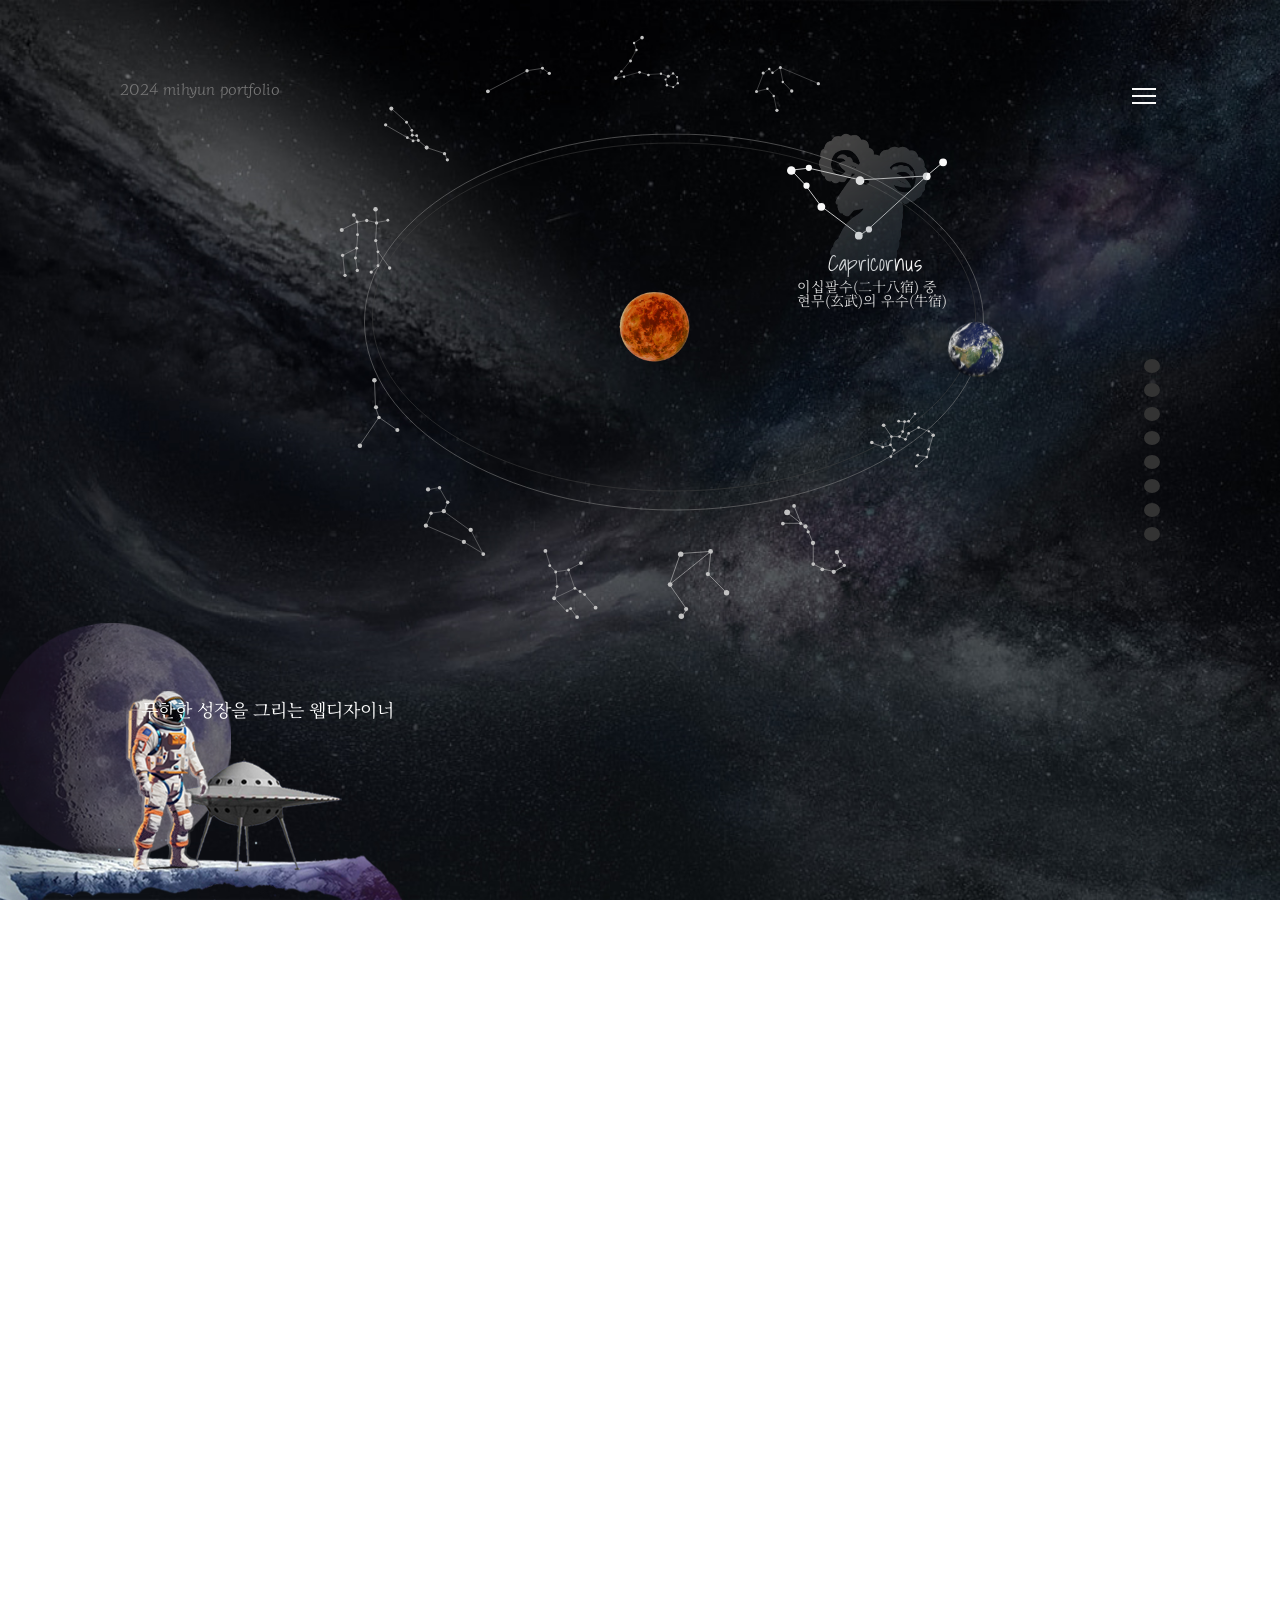
==== commit 90882dfd: "Add files via upload" ====
--- a/index.html
+++ b/index.html
@@ -15,6 +15,7 @@
 
     <link rel="stylesheet" href="./css/style.css">
     <link rel="stylesheet" href="./css/iconstyle.css">
+
 
     <script src="./js/jquery-1.12.4.min.js"></script>
     <script src="./js/jquery.fullpage.js"></script>
@@ -178,7 +179,7 @@
             </div>
 
             <div class="txtbox">
-                <span class="serif">무한한 성장을 그려내는 웹디자이너</span>
+                <span class="serif">무한한 성장을 그리는 웹디자이너</span>
             </div>
 
 
--- a/css/style.css
+++ b/css/style.css
@@ -592,8 +592,8 @@
 
 .intro .txtbox {
     font-size: 12px;
-    left: 47%;
-    bottom: 21%;
+    left: 45.5%;
+    bottom: 20.5%;
 }
 
 .pf .desc_area .tit {
--- a/css/iconstyle.css
+++ b/css/iconstyle.css
@@ -6,109 +6,101 @@
 .const_iconbox .gem {
     position: absolute;
     top: 23%;
-    left: 25%;
-    transform: translate(20%, 20%);
+    left: 26%;
 }
 
 .const_iconbox .rau {
     position: absolute;
-    top: 15%;
+    top: 11%;
     left: 30%;
-    transform: translate(0%, -40%);
+
 }
 
 .const_iconbox .ari {
     position: absolute;
+    top: 5%;
+    left: 38%;
+
+}
+
+.const_iconbox .pis {
+    position: absolute;
+    top: 3%;
+    left: 48%;
+
+}
+
+.const_iconbox .aqu {
+    position: absolute;
     top: 6%;
-    left: 40%;
-    transform: translate(-30%, 30%);
-}
-
-.const_iconbox .pis {
-    position: absolute;
-    top: 5%;
-    left: 49%;
-    transform: translate(-30%, -20%);
-}
-
-.const_iconbox .aqu {
-    position: absolute;
-    top: 6%;
-    right: 38%;
-    transform: translate(-40%, 30%);
+    left: 59%;
+
 }
 
 .iconbx .cap img {
-    width: 180px;
+    width: 160px;
     height: 200px;
 }
 
 .const_iconbox .can {
     position: absolute;
-    top: 40%;
-    left: 25%;
-    transform: translate(50%, 40%);
+    top: 42%;
+    left: 27%;
+
 }
 
 .const_iconbox .sag {
     position: absolute;
-    bottom: 45%;
-    right: 30%;
-    transform: translate(20%, 0%);
+    top: 45%;
+    left: 68%;
 }
 
 .const_iconbox .sco {
     position: absolute;
-    bottom: 36%;
-    right: 35%;
-    transform: translate(10%, 10%);
+    top: 56%;
+    left: 61%;
+
 }
 
 .const_iconbox .lib {
     position: absolute;
-    bottom: 30%;
+    top: 61%;
     left: 52%;
-    transform: translate(40%, 30%);
 }
 
 .const_iconbox .vir {
     position: absolute;
-    bottom: 30%;
-    left: 45%;
-    transform: translate(-50%, 10%);
+    top: 61%;
+    left: 42%;
 }
 
 .const_iconbox .leo {
     position: absolute;
-    top: 56%;
-    left: 35%;
-    transform: translate(-40%, 30%);
+    top: 54%;
+    left: 33%;
 }
 
 .iconbx .cap_icon img {
-    width: 120px;
-    height: 150px;
+    width: 130px;
+    height: 170px;
 }
 
 .iconbx .cap {
     position: absolute;
-    top: 5%;
+    top: 11%;
     right: 26%;
-    transform: translate(30%, 50%);
 }
 
 .iconbx .cap_icon {
     position: absolute;
-    top: 13%;
-    right: 25%;
-    transform: translate(2%, 0%);
+    top: 14%;
+    right: 27%;
 }
 
 .section .Shadows {
     position: absolute;
-    top: 33%;
-    right: 25%;
-    transform: translate(-9%, 0%);
+    top: 28%;
+    right: 28%;
 
     color: #f9f9f9;
     font-size: 22px;
@@ -116,9 +108,8 @@
 
 .section .inner .serif {
     position: absolute;
-    top: 36%;
-    right: 24%;
-    transform: translate(7%, 0%);
+    top: 31%;
+    right: 26%;
 
     color: #ddd;
     font-size: 14px;
@@ -165,9 +156,9 @@
 
     .intro .const_imgbox .cons_sunicon02 {
         position: absolute;
-        top: 30%;
-        left: 47%;
-        width: 35px;
+        top: 24%;
+        left: 42%;
+        width: 38px;
     }
 
     .intro .earthicon02 {
@@ -180,142 +171,139 @@
 
     .intro .path1 {
         position: absolute;
-        top: 9%;
+        top: 10%;
         left: 12%;
     }
 
     .intro .path1 svg {
-        width:300px; 
-        height:400px;
+        width:280px; 
+        height:300px;
     }
 }
 
 
 
 @media (max-width:768px) {
+    
     .const_iconbox img {
-        width: 40px;
-        height: 40px;
+        width: 38px;
+        height: 30px;
     }
     
     .const_iconbox .gem {
         position: absolute;
-        top: 30%;
+        top: 25%;
         left: 2%;
         transform: translate(-10%, 0%);
     }
+
     
     .const_iconbox .rau {
         position: absolute;
-        top: 22%;
-        left: 3%;
+        top: 19%;
+        left: 4%;
         transform: translate(0%, 0%);
     }
     
     .const_iconbox .ari {
         position: absolute;
-        top: 17%;
-        left: 17%;
+        top: 13%;
+        left: 19%;
         transform: translate(0%, 0%);
     }
     
     .const_iconbox .pis {
         position: absolute;
-        top: 14%;
-        left: 37%;
+        top: 11%;
+        left: 40%;
         transform: translate(0%, 0%);
     }
     
     .const_iconbox .aqu {
         position: absolute;
-        top: 15%;
-        right: 30%;
-        transform: translate(0%, 0%);
-    }
-    
-    .iconbx .cap img {
-        width: 80px;
-        height: 100px;
+        top: 13%;
+        right: 28%;
+        transform: translate(0%, 0%);
     }
     
     .const_iconbox .can {
         position: absolute;
-        top: 38%;
-        left: 1%;
-        transform: translate(50%, 40%);
-    }
-    
+        top: 32%;
+        left: 6%;
+        transform: translate(0%, 0%);
+    }
+
     .const_iconbox .sag {
         position: absolute;
-        top: 46%;
-        left: 9%;
-        transform: translate(20%, 0%);
+        top: 37%;
+        left: 16%;
+        transform: translate(0%, 0%);
     }
     
     .const_iconbox .sco {
         position: absolute;
-        top: 48%;
-        left: 38%;
-        transform: translate(0%, 1%);
+        top: 39%;
+        left: 33%;
+        transform: translate(0%, 0%);
     }
     
     .const_iconbox .lib {
         position: absolute;
-        top: 46%;
-        right: 12%;
-        transform: translate(7%, 10%);
+        top: 39%;
+        left: 50%;
+        transform: translate(0%, 0%);
     }
     
     .const_iconbox .vir {
         position: absolute;
-        top: 47%;
-        left: 70%;
+        top: 37%;
+        left: 65%;
         transform: translate(0%, 0%);
     }
     
     .const_iconbox .leo {
         position: absolute;
-        top: 43%;
-        left: 84%;
+        top: 33%;
+        left: 77%;
         transform: translate(0%, 0%);
     }
     
     .iconbx .cap_icon img {
         width: 70px;
+        height: 78px;
+    }
+
+    .iconbx .cap_icon {
+        position: absolute;
+        top: 18%;
+        right: 7%;
+        transform: translate(0%, 0%);
+    }
+    
+    .iconbx .cap img {
+        width: 95px;
         height: 90px;
     }
-    
+
     .iconbx .cap {
         position: absolute;
-        top: 14%;
-        right: 6%;
-        transform: translate(0%, -2%);
-    }
-    
-    .iconbx .cap_icon {
-        position: absolute;
-        top: 15%;
-        right: 8%;
-        transform: translate(0%, 0%);
-    }
-    
-    .section .Shadows {
-        position: absolute;
-        top: 16%;
+        top: 17%;
+        right: 3%;
+        transform: translate(0%, 0%);
+    }
+
+        
+    .section .inner .serif {
+        position: absolute;
+        top: 26%;
         right: 5%;
-        transform: translate(1%, 0%);
-    
-        color: #333;
-        font-size: 0px;
-    }
-    
-    .section .inner .serif {
-        position: absolute;
-        top: 22%;
-        right: 6%;
-        transform: translate(0%, 10%);
+        transform: translate(0%, 0%);
     
         color: #ddd;
         font-size: 8px;
     }
+
+    .section .Shadows {
+        font-size: 0px;
+    }
 }
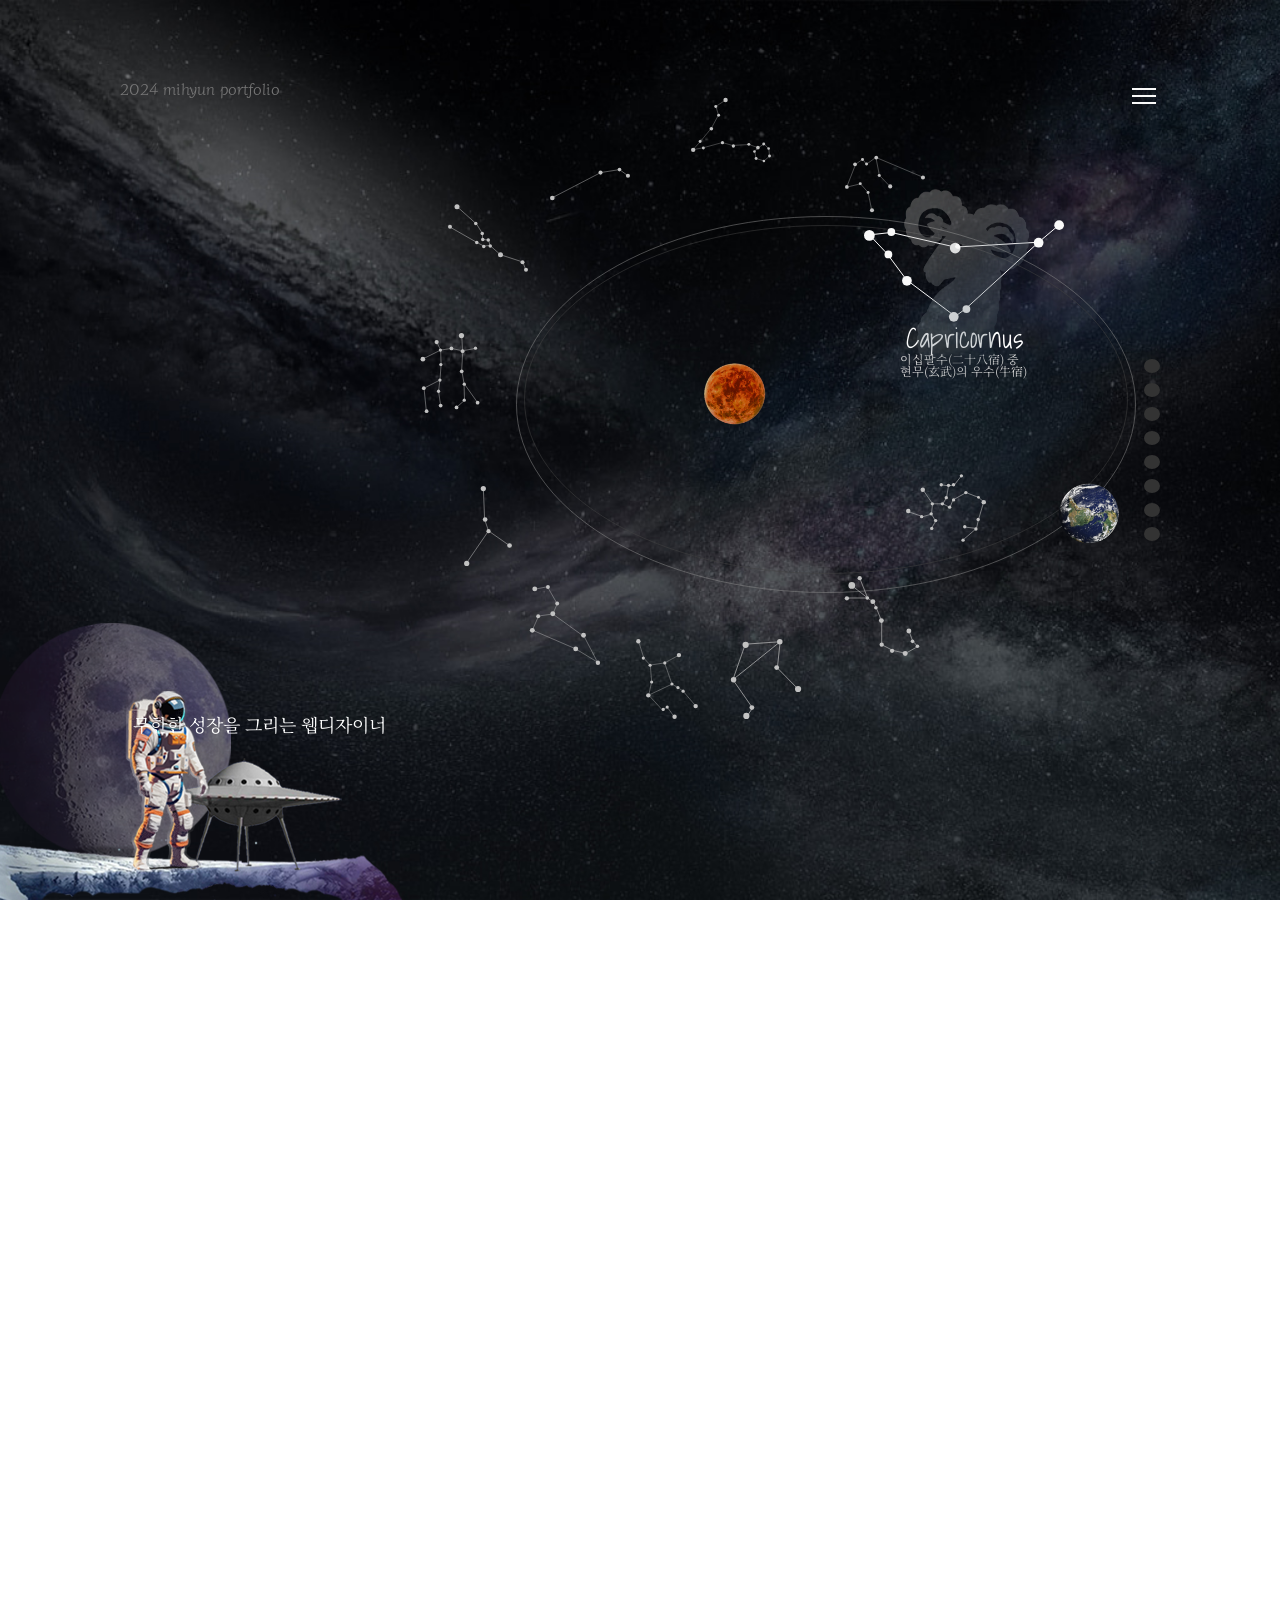
==== commit 9660403f: "Add files via upload" ====
--- a/index.html
+++ b/index.html
@@ -74,7 +74,7 @@
 
 
             <div class="cicle">
-                <svg width="620" height="387" viewBox="0 0 620 387" fill="none" xmlns="http://www.w3.org/2000/svg">
+                <svg width="680" height="480" viewBox="0 0 620 480" fill="none" xmlns="http://www.w3.org/2000/svg">
                     <path
                         d="M611.5 183.5C611.5 231.433 577.872 274.923 523.296 306.457C468.734 337.984 393.323 357.5 310 357.5C226.677 357.5 151.266 337.984 96.7039 306.457C42.1283 274.923 8.5 231.433 8.5 183.5C8.5 135.567 42.1283 92.0773 96.7039 60.5428C151.266 29.0158 226.677 9.5 310 9.5C393.323 9.5 468.734 29.0158 523.296 60.5428C577.872 92.0773 611.5 135.567 611.5 183.5Z"
                         stroke="#434343" stroke-opacity="0.533333" />
@@ -179,7 +179,7 @@
             </div>
 
             <div class="txtbox">
-                <span class="serif">무한한 성장을 그리는 웹디자이너</span>
+                <strong class="serif">무한한 성장을 그리는 웹디자이너</strong>
             </div>
 
 
@@ -665,11 +665,11 @@
                             <div class="maintxtbox">
                                 <p class="diphylleia-regular">education</p>
                                 <ul>
-                                    <li><span>🎔</span> 
+                                    <li>
                                     김해분성여자고등학교 졸업</li>
-                                    <li><span>🎔</span> 
+                                    <li>
                                     김해대학교 임상병리학과 졸업</li>
-                                    <li><span>🎔</span>
+                                    <li>
                                     김해 아성 전문학교 UI/UX 웹디자인(웹퍼블리셔)<br>
                                     교육 과정 수료</li>
                                 </ul>
@@ -678,13 +678,13 @@
                             <div class="maintxtbox">
                                 <p class="diphylleia-regular">skills</p>
                                 <ul>
-                                    <li><span>🎔</span> 
+                                    <li>
                                     HTML, CSS, JS</li>
-                                    <li><span>🎔</span> 
+                                    <li>
                                     포토샵</li>
-                                    <li><span>🎔</span> 
+                                    <li>
                                     엑셀</li>
-                                    <li><span>🎔</span> 
+                                    <li>
                                     한글</li>
                                 </ul>
                             </div>
@@ -692,15 +692,15 @@
                             <div class="maintxtbox">
                                 <p class="diphylleia-regular">license</p>
                                 <ul>
-                                    <li><span>🎔</span> 
+                                    <li>
                                     포토샵</li>
-                                    <li><span>🎔</span> 
+                                    <li>
                                     한글</li>
-                                    <li><span>🎔</span> 
+                                    <li>
                                     엑셀</li>
-                                    <li><span>🎔</span> 
+                                    <li>
                                     파워포인트</li>
-                                    <li><span>🎔</span> 
+                                    <li>
                                     임상병리사</li>
                                 </ul>
                             </div>
@@ -708,15 +708,13 @@
                             <div class="maintxtbox">
                                 <p class="diphylleia-regular">experiences</p>
                                   <ul>
-                                     <li><span>🎔</span> 
-                                         KT대리점 판매 & CS<v(1년2개월)</li>
-                                     <li><span>🎔</span>
-                                         LG U+대리점 판매 & CS(1년)</li>
-                                     <li><span>🎔</span> 
+                                     <li>
+                                         KT 대리점 판매 & CS(1년)
+                                     <li>
+                                        김해 꾼노리 홀서빙 & 주방 보조(1년2개월)
+                                     <li>
                                         삼성디지털프라자 노트9 단기 보조 판매(1개월)</li>
-                                     <li><span>🎔</span> 
-                                        김해 꾼노리 홀서빙 & 주방 보조(1년4개월)</li>
-                                     <li><span>🎔</span> 
+                                     <li>
                                         김해 조은금강병원 임상병리사(3년3개월)</li>
                                  </ul>
                              </div>
@@ -724,11 +722,11 @@
                              <div class="maintxtboxhobby">
                                  <p class="diphylleia-regular">hobby</p>
                                  <ul>
-                                     <li><span>🎔</span> 
+                                     <li>
                                         요리</li>
-                                     <li><span>🎔</span> 
+                                     <li>
                                         홈트레이닝</li>
-                                     <li><span>🎔</span> 
+                                     <li>
                                         온라인 게임</li>
                                  </ul>
                              </div>
@@ -736,8 +734,6 @@
                     </div>
                 </div>
 
-
-                
         </section>
 
 
--- a/css/style.css
+++ b/css/style.css
@@ -222,7 +222,7 @@
     #header h1 {
         position: fixed;
         top: 25px;
-        left: 125px;
+        left: 105px;
         z-index: 999;
     }
 
@@ -241,27 +241,14 @@
 }
 
 
-.intro .cons_sunicon {
-    position: absolute;
-    top: 25%;
-    left: 45%;
-    transform: translate(50%, 20%);
-}
-
-.intro .cons_earthicon {
-    position: absolute;
-    top: 50%;
-    left: 35%;
-    transform: translate(20%, 0%);
-}
 
 
 .intro .cons_sunicon img {
-    max-width: 80px;
+    max-width: 70px;
 }
 
 .intro .cons_earthicon img {
-    max-width: 55px;
+    max-width: 60px;
 }
 
 
@@ -277,11 +264,11 @@
     position: relative;
 }
 
-.intro .txtbox {
-    position: absolute;
-    bottom: 20%;
-    left: 10%;
-    transform: translate(5%, 0%);
+.intro .txtbox strong {
+    position: absolute;
+    bottom: 19%;
+    left: 9%;
+    transform: translate(7%, 20%);
     font-size: 18px;
     font-weight: 400;
     color: #fff;
@@ -290,8 +277,8 @@
 
 .intro .cons_sunicon {
         position: absolute;
-        top: 32%;
-        left: 45%;
+        top: 40%;
+        left: 52%;
         transform: translate(50%, 0%);
 }
     
@@ -302,13 +289,8 @@
         transform: translate(20%, 0%);
     }
     
-.intro .cons_sunicon img {
-        width: 80px;
-}
-    
-.intro .cons_earthicon img {
-        width: 65px;
-}
+
+
     
 .intro h2 span {
         clip-path: polygon(50% 0, 100% 50%, 50% 100%, 0 50%);
@@ -400,7 +382,7 @@
 
 .PF01 .desc_area .tit .label {
     position: fixed;
-    top: -10%;
+    top: -14%;
     left: 0%;
     background: #f27a36;
     padding: 4px 32px 4px 8px;
@@ -413,7 +395,7 @@
 
 .PF02 .desc_area .tit .label {
     position: fixed;
-    top: -10%;
+    top: -14%;
     left: 0%;
     background: #81d8d0;
     padding: 4px 32px 4px 8px;
@@ -425,7 +407,7 @@
 
 .PF03 .desc_area .tit .label {
     position: fixed;
-    top: -10%;
+    top: -14%;
     left: 0%;
     background: #f6d8da;
     padding: 4px 32px 4px 8px;
@@ -437,7 +419,7 @@
 
 .PF04 .desc_area .tit .label {
     position: fixed;
-    top: -10%;
+    top: -14%;
     left: 0%;
     background: #00B8FF;
     padding: 4px 32px 4px 8px;
@@ -449,7 +431,7 @@
 
 .PF05 .desc_area .tit .label {
     position: fixed;
-    top: -10%;
+    top: -14%;
     left: 0%;
     background: #122D5C;
     padding: 4px 32px 4px 8px;
@@ -461,7 +443,7 @@
 
 .PF06 .desc_area .tit .label {
     position: fixed;
-    top: -10%;
+    top: -14%;
     left: 0%;
     background: #0f8782;
     padding: 4px 32px 4px 8px;
@@ -561,7 +543,7 @@
 @media (max-width:768px) {
     .pf .inner {
             width: 390px;
-            margin: 0 20px;
+            margin: 10px;
             position: absolute;
             top: 30%;
             gap: 5px;
@@ -572,7 +554,7 @@
 
 .pf .inner .img_box {
     height: 230px;
-    width: 160px;
+    width: 150px;
     overflow: hidden;
     border: 1px solid #333;
     outline: 3px solid #f9f9f9;
@@ -590,11 +572,7 @@
     transition: 2s;
 }
 
-.intro .txtbox {
-    font-size: 12px;
-    left: 45.5%;
-    bottom: 20.5%;
-}
+
 
 .pf .desc_area .tit {
     margin-bottom: 2px;
@@ -618,11 +596,11 @@
 }
 
 .pf .desc_area .tit .label {
-    top: -10%;
+    top: -14%;
 }
 
 .PF06 .desc_area .tit .label {
-    top: -10%;
+    top: -14%;
 }
 
         
@@ -812,7 +790,7 @@
 
 .profile .pro_box {
     position: absolute;
-    left: 25%;
+    left: 30%;
     top: 18%;
 
     display: flex;
@@ -822,37 +800,40 @@
 .profile .pro_box .maintxtboxhobby p {
     content: "";
     display: block;
-    position:relative;
-    max-width: 100%;
-    height: 40px;
+    position: relative;
+    width: 320px;
+    height: 55px;
     background: #0f8782;
-    text-align: center;
-}
+    margin-left: 4%;
+    margin-top: -7%;
+}
+
 
 .profile .pro_box .maintxtbox p {
     content: "";
     display: block;
-    position:relative;
-    max-width: 100%;
-    height: 40px;
+    position: relative;
+    width: 320px;
+    height: 55px;
     background: #0f8782;
-    text-align: center;
-}
+    margin-left: 4%;
+    margin-top: -7%;
+}
+
 
 .profile .pro_box .maintxtboxhobby{
-    content: "";
     display: block;
-    max-width: 100%;
-    height: auto;
+    width: 320px;
+    height: 280px;
     background: rgba(255, 255, 255, 0.2);
     text-align: center;
+    align-items: center;
 }
 
 .profile .pro_box .maintxtbox{
-    content: "";
     display: block;
-    max-width: 100%;
-    height: auto;
+    width: 320px;
+    height: 280px;
     background: rgba(255, 255, 255, 0.2);
     text-align: center;
 }
@@ -866,15 +847,16 @@
 
 
 .profile .pro_box {
-    font-size: 14px;
-    line-height: 34px;
+    font-size: 16px;
+    line-height: 32px;
     font-weight: 400;
     color: #fff;
 }
 
 .profile .pro_box p {
     font-size: 24px;
-    font-weight: 400;
+    line-height: 48px;
+    font-weight: 500;
     margin-bottom: 14px;
     text-shadow: 2px 2px 1px #333;
 }
@@ -981,7 +963,7 @@
     .profile .pro_box  {
         position: absolute;
         left: 0%;
-        top: 50%;
+        top: 51%;
 
     
         display: grid;
@@ -997,17 +979,18 @@
     }
     
     .profile .pro_box li {
-        font-size: 11px;
+        font-size: 8px;
     }
 
     .profile .pro_box .maintxtbox p {
         content: "";
         display: block;
-        width: auto;
-        height: auto;
-        padding: 0px;
+        position: relative;
+        width: 70px;
+        height: 20px;
         background: #0f8782;
-        font-size: 14px;
+        margin-left: 6%;
+        margin-top: -4%;
     }
 
     
@@ -1021,28 +1004,19 @@
     }
 
     .profile .pro_box .maintxtbox ul {
-        line-height: 14px;
-    }
-    
-    
-    .profile .pro_box {
+        line-height: 12px;
+    }
+    
+    
+
+    .profile .pro_box p {
         font-size: 12px;
-        line-height: 12px;
         font-weight: 400;
-        color: #fff;
-    }
-    
-    .profile .pro_box p {
-        font-size: 16px;
-        font-weight: 400;
+        line-height: 18px;
         margin-bottom: 0px;
         text-shadow: 2px 2px 1px #333;
     }
-    .profile span {
-        font-size: 8px;
-        color: #f6d8da;
-        padding: 0px;
-    }
+
 
     .profile .pro_box .maintxtboxhobby {
         display: none;
--- a/css/iconstyle.css
+++ b/css/iconstyle.css
@@ -1,125 +1,128 @@
 .const_iconbox img {
-    width: 65px;
-    height: 70px;
+    width: 80px;
+    height: 80px;
 }
 
 .const_iconbox .gem {
     position: absolute;
-    top: 23%;
-    left: 26%;
+    top: 37%;
+    left: 32%;
 }
 
 .const_iconbox .rau {
     position: absolute;
-    top: 11%;
-    left: 30%;
+    top: 22%;
+    left: 35%;
 
 }
 
 .const_iconbox .ari {
     position: absolute;
-    top: 5%;
+    top: 16%;
+    left: 43%;
+
+}
+
+.const_iconbox .pis {
+    position: absolute;
+    top: 10%;
+    left: 54%;
+
+}
+
+.const_iconbox .aqu {
+    position: absolute;
+    top: 16%;
+    left: 66%;
+}
+
+
+
+.const_iconbox .can {
+    position: absolute;
+    top: 54%;
+    left: 35%;
+
+}
+
+.const_iconbox .sag {
+    position: absolute;
+    top: 52%;
+    right: 23%;
+}
+
+.const_iconbox .sco {
+    position: absolute;
+    top: 64%;
+    right: 28%;
+
+}
+
+.const_iconbox .lib {
+    position: absolute;
+    top: 71%;
+    right: 37%;
+}
+
+.const_iconbox .vir {
+    position: absolute;
+    top: 71%;
+    left: 49%;
+}
+
+.const_iconbox .leo {
+    position: absolute;
+    top: 65%;
+    left: 41%;
+}
+
+.iconbx .cap_icon img {
+    width: 150px;
+    height: 200px;
+}
+
+.iconbx .cap img {
+    width: 200px;
+    height: 200px;
+}
+
+.iconbx .cap {
+    position: absolute;
+    top: 19%;
+    right: 18%;
+    transform: translate(7%,0%);
+}
+
+.iconbx .cap_icon {
+    position: absolute;
+    top: 20%;
+    right: 19%;
+}
+
+.section .Shadows {
+    position: absolute;
+    top: 36%;
+    right: 21%;
+    transform: translate(10%,0%);
+
+    color: #fff;
+    font-size: 28px;
+}
+
+.section .inner .serif {
+    position: absolute;
+    top: 39%;
+    right: 20%;
+    transform: translate(2%,10%);
+
+    color: #d3d3d3;
+    font-size: 12px;
+}
+
+.intro .cicle {
+    position: absolute;
+    top: 24%;
     left: 38%;
-
-}
-
-.const_iconbox .pis {
-    position: absolute;
-    top: 3%;
-    left: 48%;
-
-}
-
-.const_iconbox .aqu {
-    position: absolute;
-    top: 6%;
-    left: 59%;
-
-}
-
-.iconbx .cap img {
-    width: 160px;
-    height: 200px;
-}
-
-.const_iconbox .can {
-    position: absolute;
-    top: 42%;
-    left: 27%;
-
-}
-
-.const_iconbox .sag {
-    position: absolute;
-    top: 45%;
-    left: 68%;
-}
-
-.const_iconbox .sco {
-    position: absolute;
-    top: 56%;
-    left: 61%;
-
-}
-
-.const_iconbox .lib {
-    position: absolute;
-    top: 61%;
-    left: 52%;
-}
-
-.const_iconbox .vir {
-    position: absolute;
-    top: 61%;
-    left: 42%;
-}
-
-.const_iconbox .leo {
-    position: absolute;
-    top: 54%;
-    left: 33%;
-}
-
-.iconbx .cap_icon img {
-    width: 130px;
-    height: 170px;
-}
-
-.iconbx .cap {
-    position: absolute;
-    top: 11%;
-    right: 26%;
-}
-
-.iconbx .cap_icon {
-    position: absolute;
-    top: 14%;
-    right: 27%;
-}
-
-.section .Shadows {
-    position: absolute;
-    top: 28%;
-    right: 28%;
-
-    color: #f9f9f9;
-    font-size: 22px;
-}
-
-.section .inner .serif {
-    position: absolute;
-    top: 31%;
-    right: 26%;
-
-    color: #ddd;
-    font-size: 14px;
-}
-
-.intro .cicle {
-    position: absolute;
-    top: 43%;
-    left: 43%;
-    transform: translate(-30%, -65%);
 }
 
 
@@ -136,8 +139,16 @@
 }
 
 @media (max-width:768px) {
-
-    
+    .intro .txtbox strong {
+        position: absolute;
+        bottom: 27%;
+        left: 50%;
+        transform: translate(0%, 0%);
+        font-size: 12px;
+        font-weight: 400;
+        color: #fff;
+    }
+
     .intro .cicle {
         display: none;
     }
@@ -156,8 +167,8 @@
 
     .intro .const_imgbox .cons_sunicon02 {
         position: absolute;
-        top: 24%;
-        left: 42%;
+        top: 28%;
+        left: 45%;
         width: 38px;
     }
 
@@ -184,7 +195,10 @@
 
 
 @media (max-width:768px) {
-    
+    .portfolio .inner {
+        position: relative;
+    }
+
     .const_iconbox img {
         width: 38px;
         height: 30px;
@@ -192,7 +206,7 @@
     
     .const_iconbox .gem {
         position: absolute;
-        top: 25%;
+        top: 27%;
         left: 2%;
         transform: translate(-10%, 0%);
     }
@@ -201,70 +215,70 @@
     .const_iconbox .rau {
         position: absolute;
         top: 19%;
-        left: 4%;
+        left: 6%;
         transform: translate(0%, 0%);
     }
     
     .const_iconbox .ari {
         position: absolute;
-        top: 13%;
-        left: 19%;
+        top: 16%;
+        left: 23%;
         transform: translate(0%, 0%);
     }
     
     .const_iconbox .pis {
         position: absolute;
-        top: 11%;
-        left: 40%;
+        top: 12%;
+        left: 43%;
         transform: translate(0%, 0%);
     }
     
     .const_iconbox .aqu {
         position: absolute;
-        top: 13%;
-        right: 28%;
+        top: 14%;
+        right: 26%;
         transform: translate(0%, 0%);
     }
     
     .const_iconbox .can {
         position: absolute;
-        top: 32%;
-        left: 6%;
+        top: 37%;
+        left: 5%;
         transform: translate(0%, 0%);
     }
 
     .const_iconbox .sag {
         position: absolute;
-        top: 37%;
-        left: 16%;
+        top: 44%;
+        left: 13%;
         transform: translate(0%, 0%);
     }
     
     .const_iconbox .sco {
         position: absolute;
-        top: 39%;
-        left: 33%;
+        top: 47%;
+        left: 29%;
         transform: translate(0%, 0%);
     }
     
     .const_iconbox .lib {
         position: absolute;
-        top: 39%;
-        left: 50%;
+        top: 49%;
+        left: 48%;
         transform: translate(0%, 0%);
     }
     
     .const_iconbox .vir {
         position: absolute;
-        top: 37%;
-        left: 65%;
+        top: 46%;
+        left: 66%;
         transform: translate(0%, 0%);
     }
     
     .const_iconbox .leo {
         position: absolute;
-        top: 33%;
-        left: 77%;
+        top: 42%;
+        left: 82%;
         transform: translate(0%, 0%);
     }
     
@@ -295,7 +309,7 @@
         
     .section .inner .serif {
         position: absolute;
-        top: 26%;
+        top: 28%;
         right: 5%;
         transform: translate(0%, 0%);
     
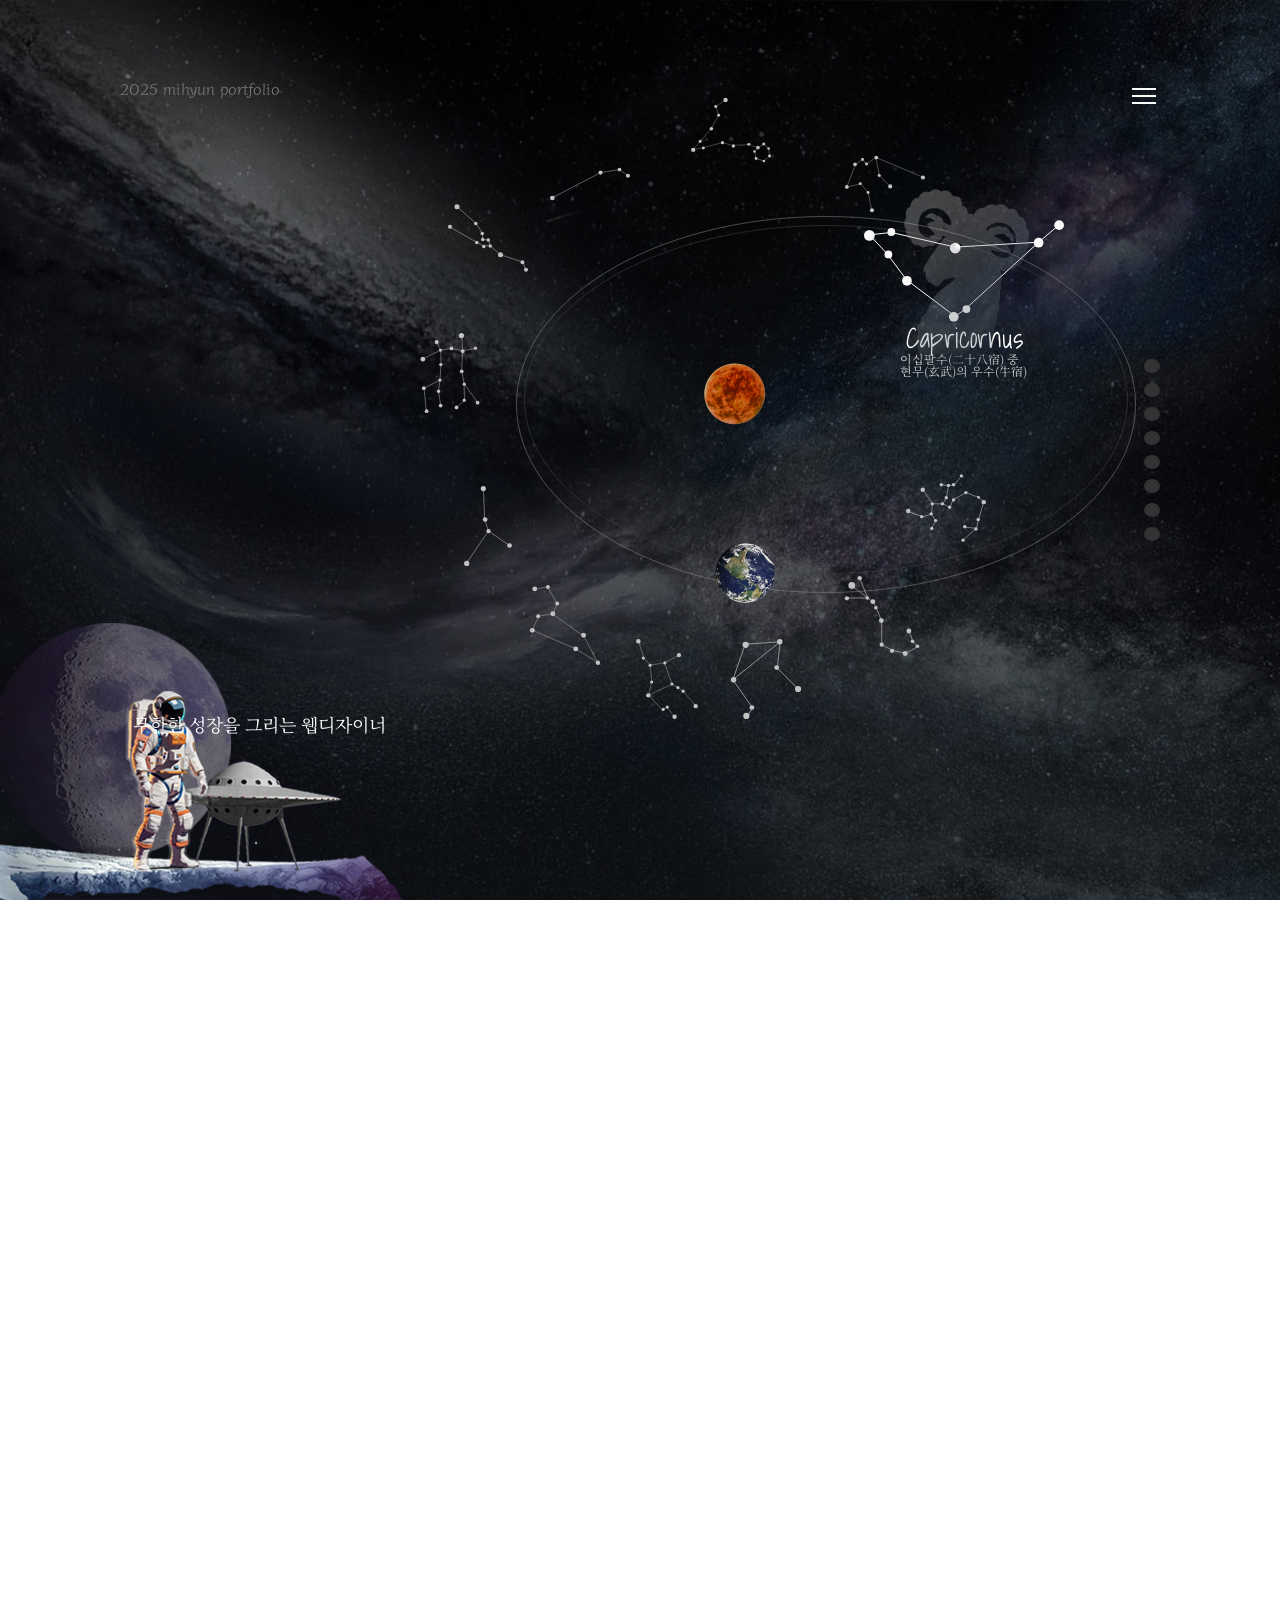
==== commit 787a3b75: "Add files via upload" ====
--- a/index.html
+++ b/index.html
@@ -4,7 +4,7 @@
 <head>
     <meta charset="UTF-8">
     <meta name="viewport" content="width=device-width, initial-scale=1.0">
-    <title>2024 lee portfolio</title>
+    <title>2025 lee portfolio</title>
     <link rel="stylesheet" href="./css/reset.min.css">
 
     <link rel="stylesheet" href="./css/fonts.css">
@@ -28,7 +28,7 @@
 
 <body>
     <header id="header">
-        <h1 class="diphylleia-regular">2024 mihyun portfolio</h1>
+        <h1 class="diphylleia-regular">2025 mihyun portfolio</h1>
         <nav class="gnb">
             <ul>
                 <li class="on"><a href="#intro">intro</a></li>
@@ -326,7 +326,7 @@
 
                     
                     <div class="lnk">
-                        <a href="https://mihyun9718.github.io/tiffany1/" target="_blank" class="btn">web site</a>
+                        <a href="https://mihyun9718.github.io/Tiffanynco/" target="_blank" class="btn">web site</a>
                         <a href="https://www.figma.com/design/nwYynMGCGATrjrit0f4r8H/%ED%8B%B0%ED%8C%8C%EB%8B%88%EC%95%A4%EC%BD%94?node-id=0-1&m=dev&t=hynOFpQzSFQ8HCKV-1"
                             target="_blank" class="btn">figma share</a>
                     </div>
@@ -470,7 +470,7 @@
                         </table>
                     </div>
                     <div class="lnk">
-                        <a href="https://mihyun9718.github.io/poscoenc1/" target="_blank" class="btn">web site</a>
+                        <a href="https://mihyun9718.github.io/posco/" target="_blank" class="btn">web site</a>
                         <a href="https://www.figma.com/design/tkJBN4aMapVtEIa7QlEaEV/%ED%8F%AC%EC%8A%A4%EC%BD%94%EA%B1%B4%EC%84%A4?node-id=0-1&m=dev&t=4NbehuuTaGY6fHvL-1"
                             target="_blank" class="btn">figma share</a>
                     </div>
@@ -546,7 +546,7 @@
                     </div>
                     
                     <div class="lnk">
-                        <a href="https://mihyun9718.github.io/ssangyong1/" target="_blank" class="btn">web site</a>
+                        <a href="https://mihyun9718.github.io/ssangyong/" target="_blank" class="btn">web site</a>
                         <a href="https://www.figma.com/design/Q6og4pMGSRzu4XFP5co0Q2/%EC%8C%8D%EC%9A%A9%EA%B1%B4%EC%84%A4?node-id=0-1&m=dev&t=1WFl1NRrDaHTOBNq-1"
                             target="_blank" class="btn">figma share</a>
                     </div>    
@@ -716,6 +716,7 @@
                                         삼성디지털프라자 노트9 단기 보조 판매(1개월)</li>
                                      <li>
                                         김해 조은금강병원 임상병리사(3년3개월)</li>
+                                        <li>김해 신세계의원 임상병리사(8개월)</li>
                                  </ul>
                              </div>
          
@@ -745,4 +746,6 @@
 
 </body>
 
-</html>+
+</html>
+
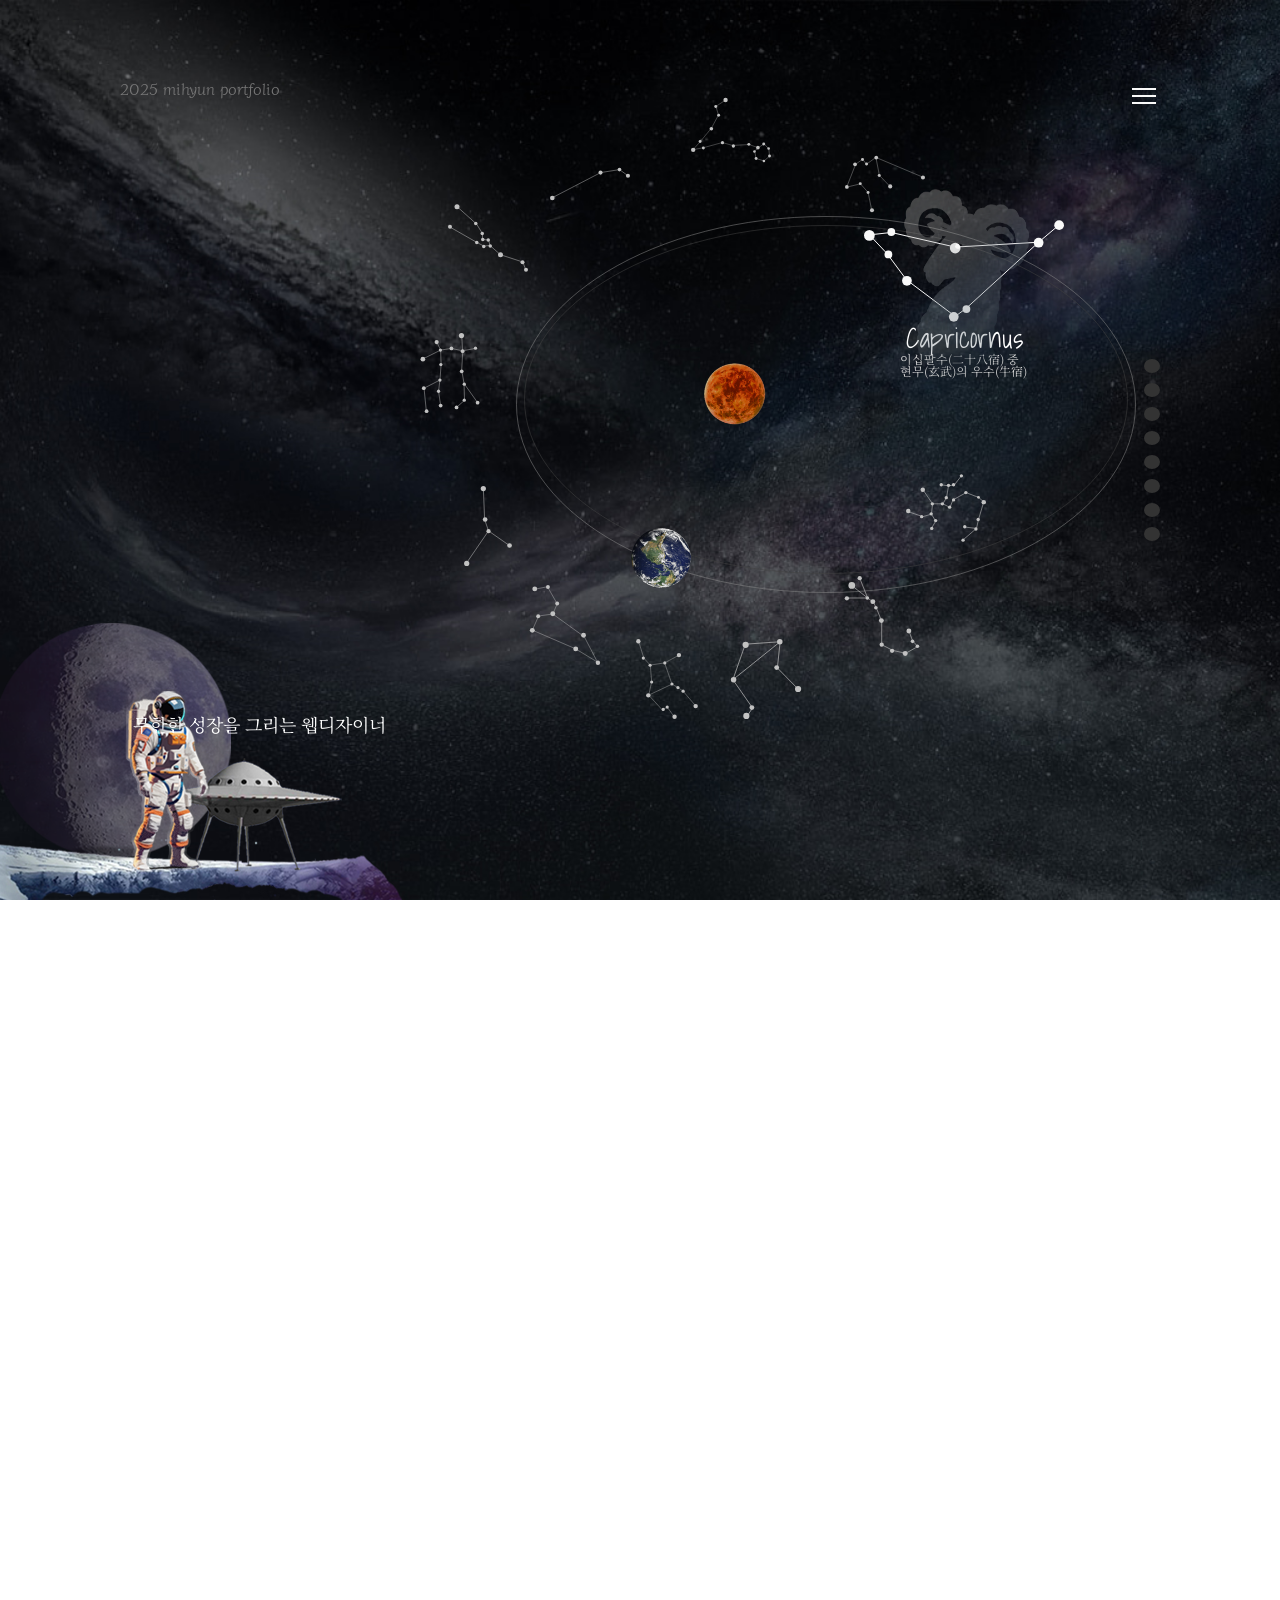
==== commit 606bfb92: "Update index.html" ====
--- a/index.html
+++ b/index.html
@@ -715,8 +715,8 @@
                                      <li>
                                         삼성디지털프라자 노트9 단기 보조 판매(1개월)</li>
                                      <li>
-                                        김해 조은금강병원 임상병리사(3년3개월)</li>
-                                        <li>김해 신세계의원 임상병리사(8개월)</li>
+                                        </li>
+                                        <li></li>
                                  </ul>
                              </div>
          
@@ -749,3 +749,4 @@
 
 </html>
 
+
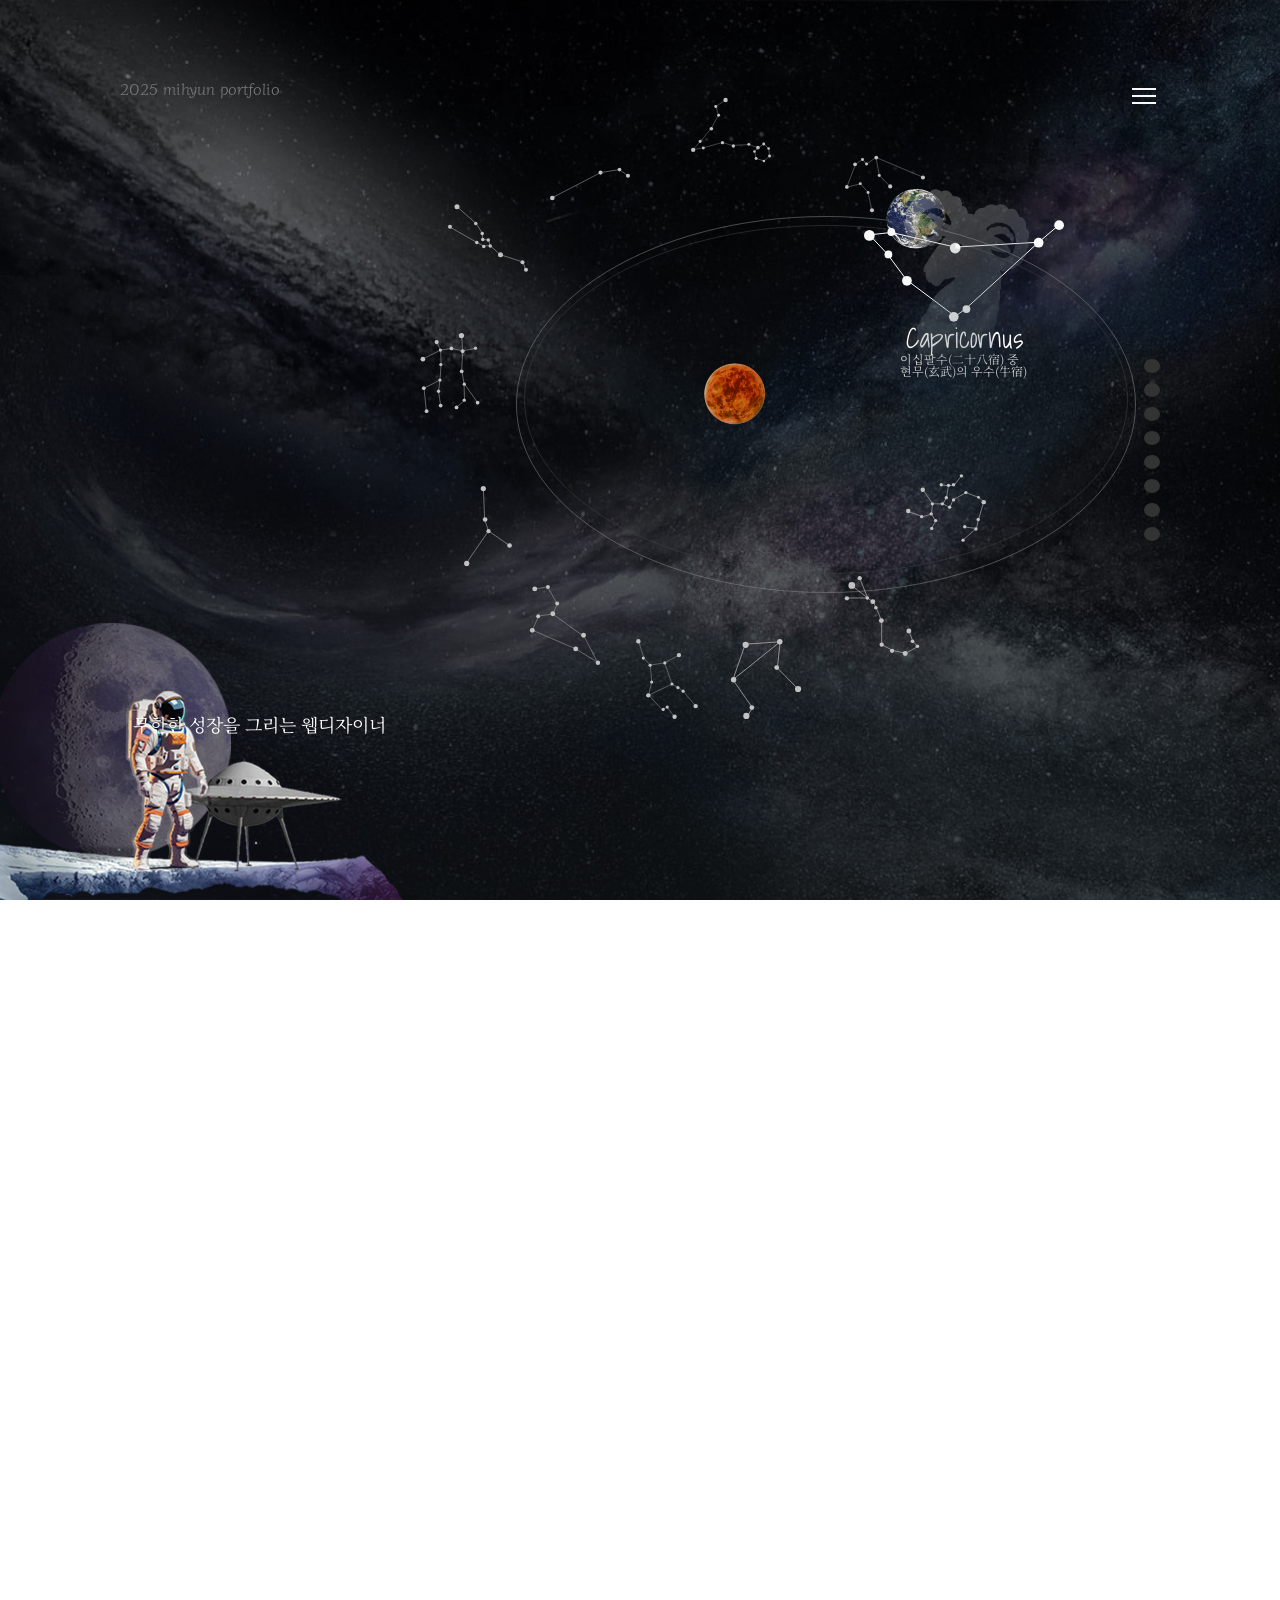
==== commit a8ef052a: "Update index.html" ====
--- a/index.html
+++ b/index.html
@@ -714,9 +714,6 @@
                                         김해 꾼노리 홀서빙 & 주방 보조(1년2개월)
                                      <li>
                                         삼성디지털프라자 노트9 단기 보조 판매(1개월)</li>
-                                     <li>
-                                        </li>
-                                        <li></li>
                                  </ul>
                              </div>
          
@@ -750,3 +747,4 @@
 </html>
 
 
+
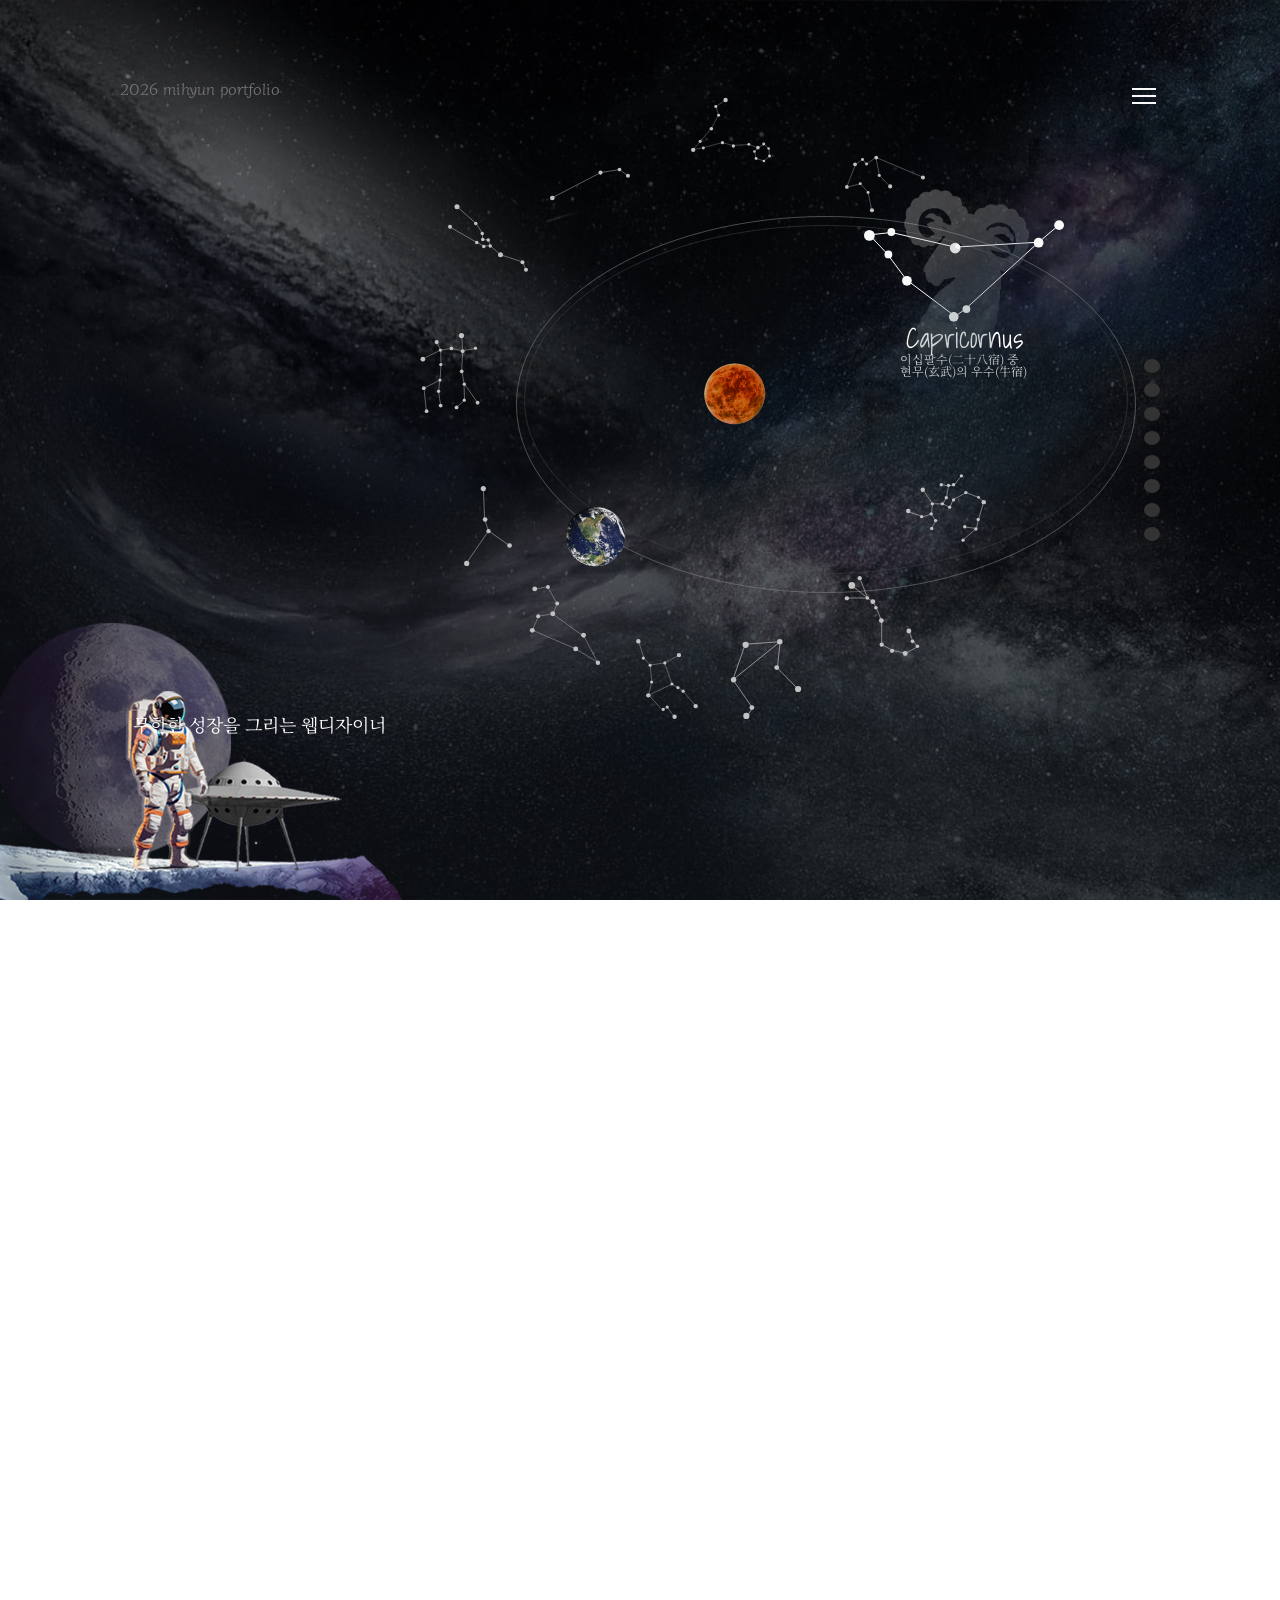
==== commit 750fcf42: "Update index.html" ====
--- a/index.html
+++ b/index.html
@@ -4,7 +4,7 @@
 <head>
     <meta charset="UTF-8">
     <meta name="viewport" content="width=device-width, initial-scale=1.0">
-    <title>2025 lee portfolio</title>
+    <title>2026 lee portfolio</title>
     <link rel="stylesheet" href="./css/reset.min.css">
 
     <link rel="stylesheet" href="./css/fonts.css">
@@ -28,7 +28,7 @@
 
 <body>
     <header id="header">
-        <h1 class="diphylleia-regular">2025 mihyun portfolio</h1>
+        <h1 class="diphylleia-regular">2026 mihyun portfolio</h1>
         <nav class="gnb">
             <ul>
                 <li class="on"><a href="#intro">intro</a></li>
